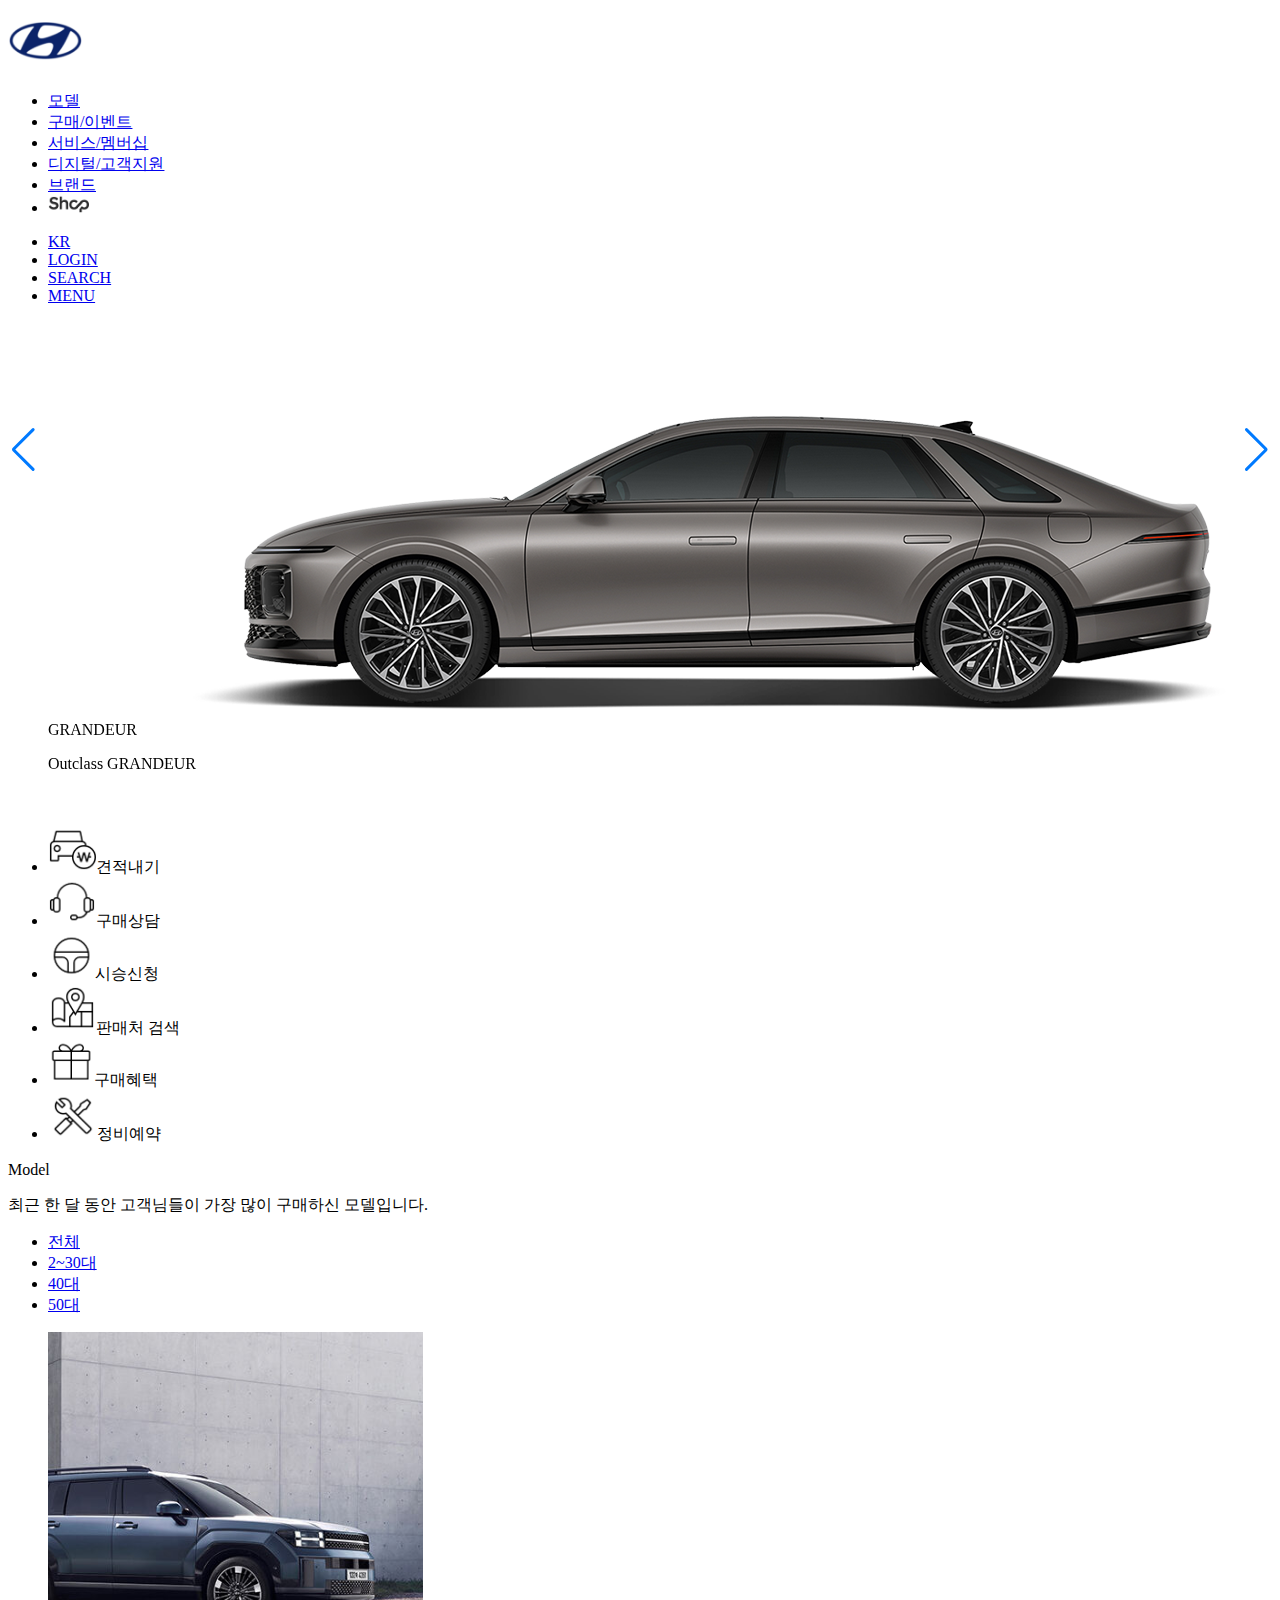
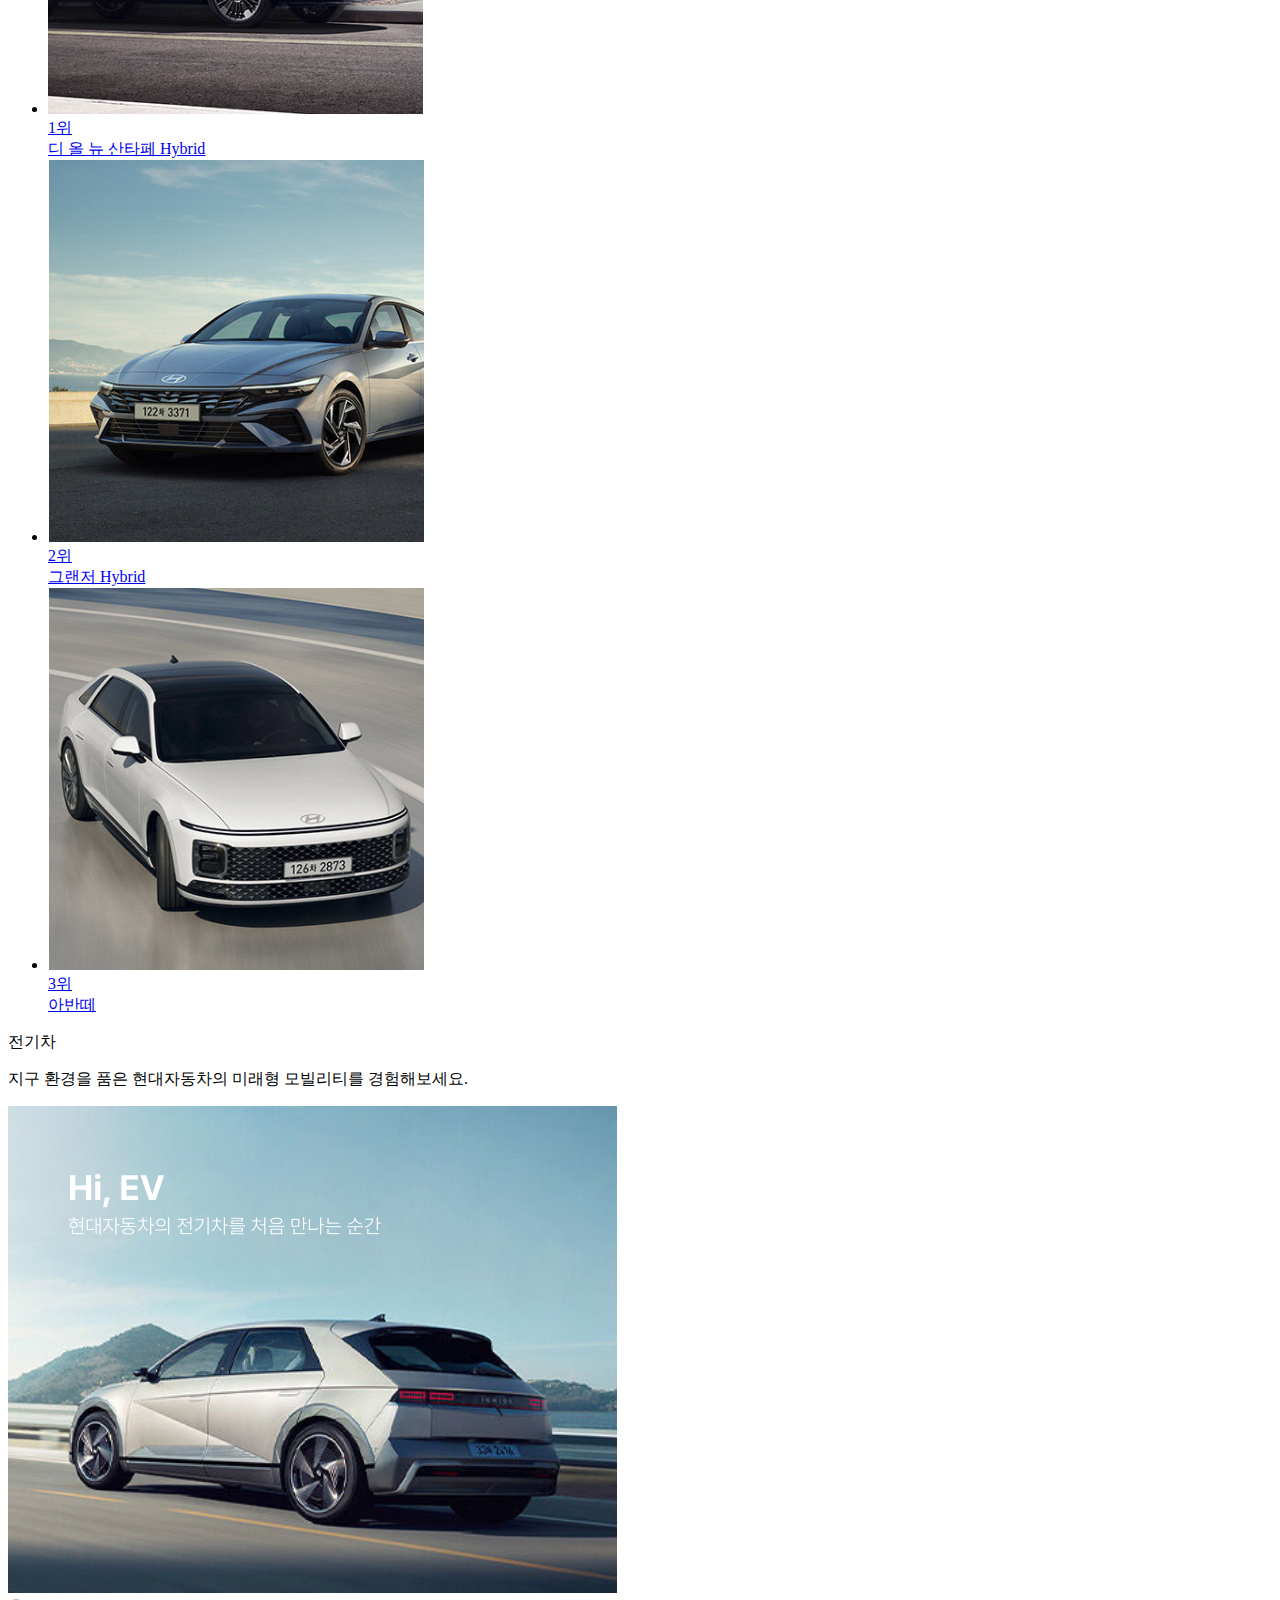
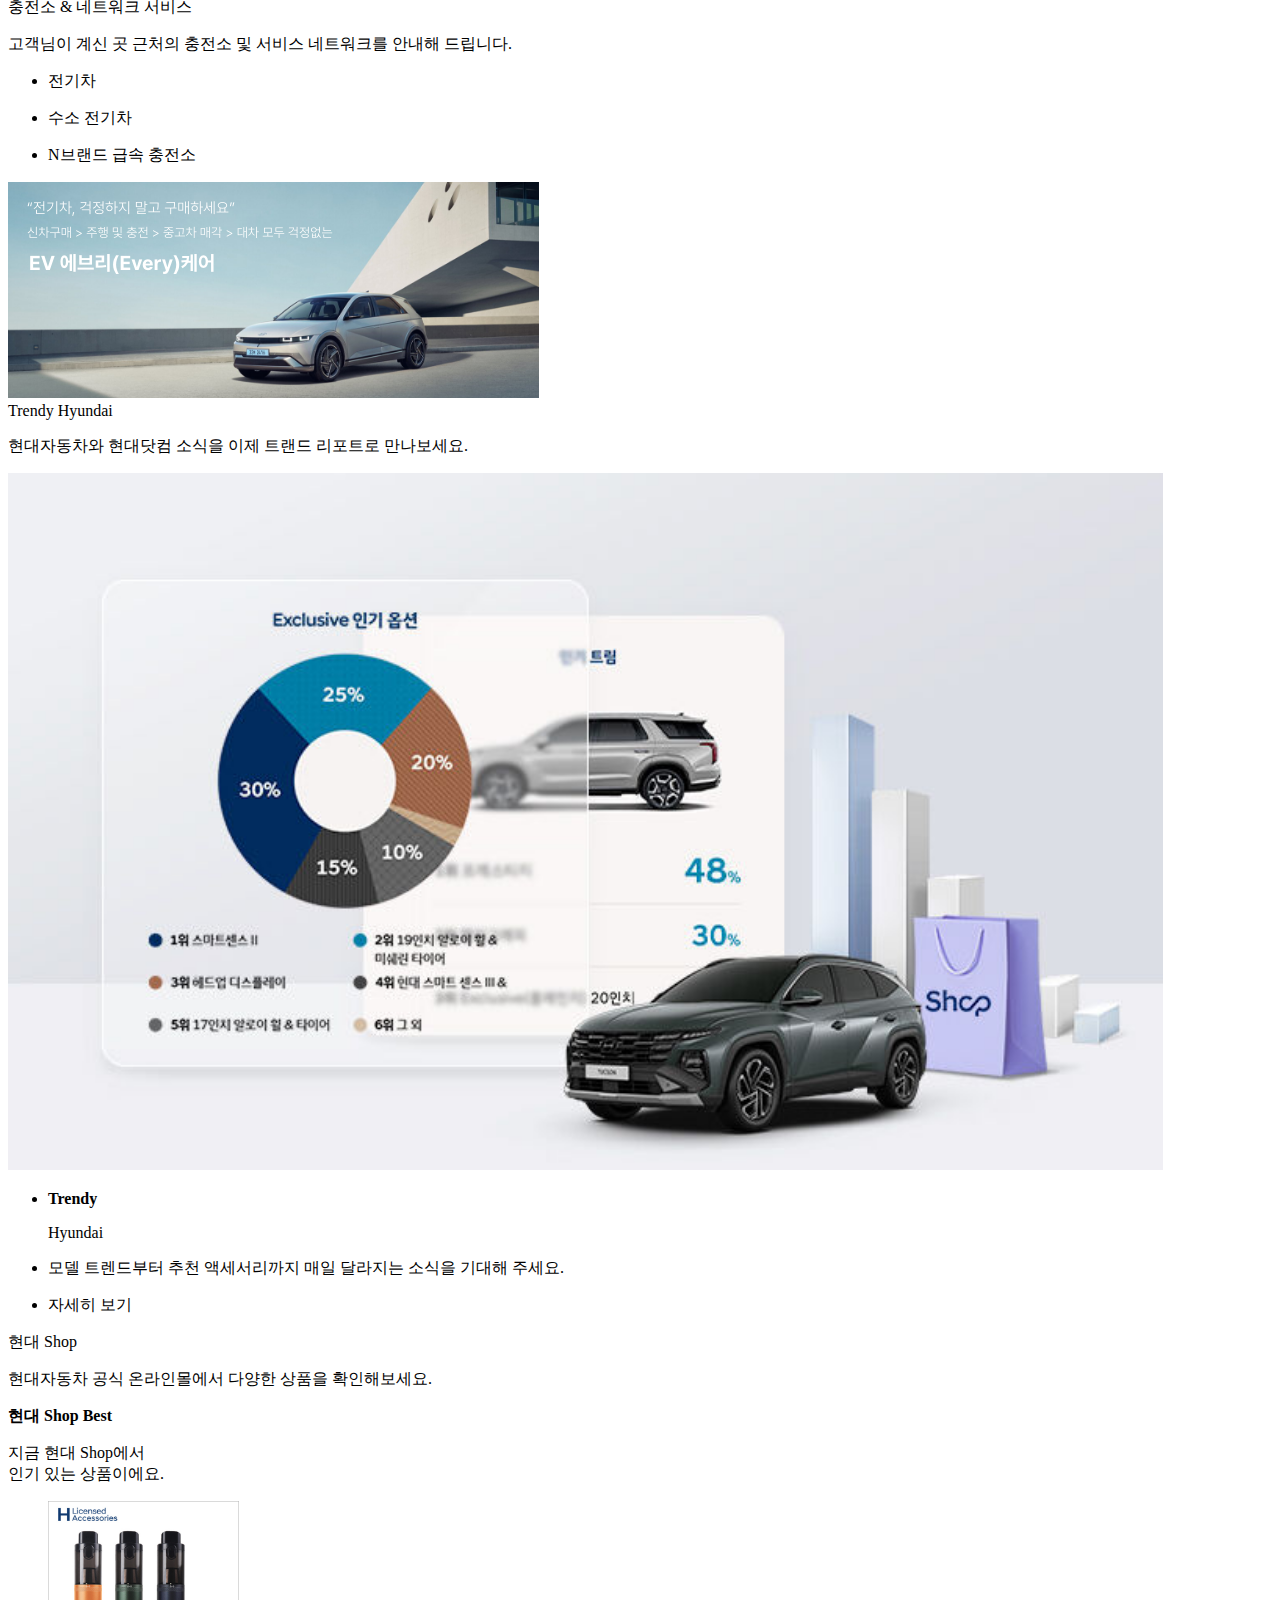
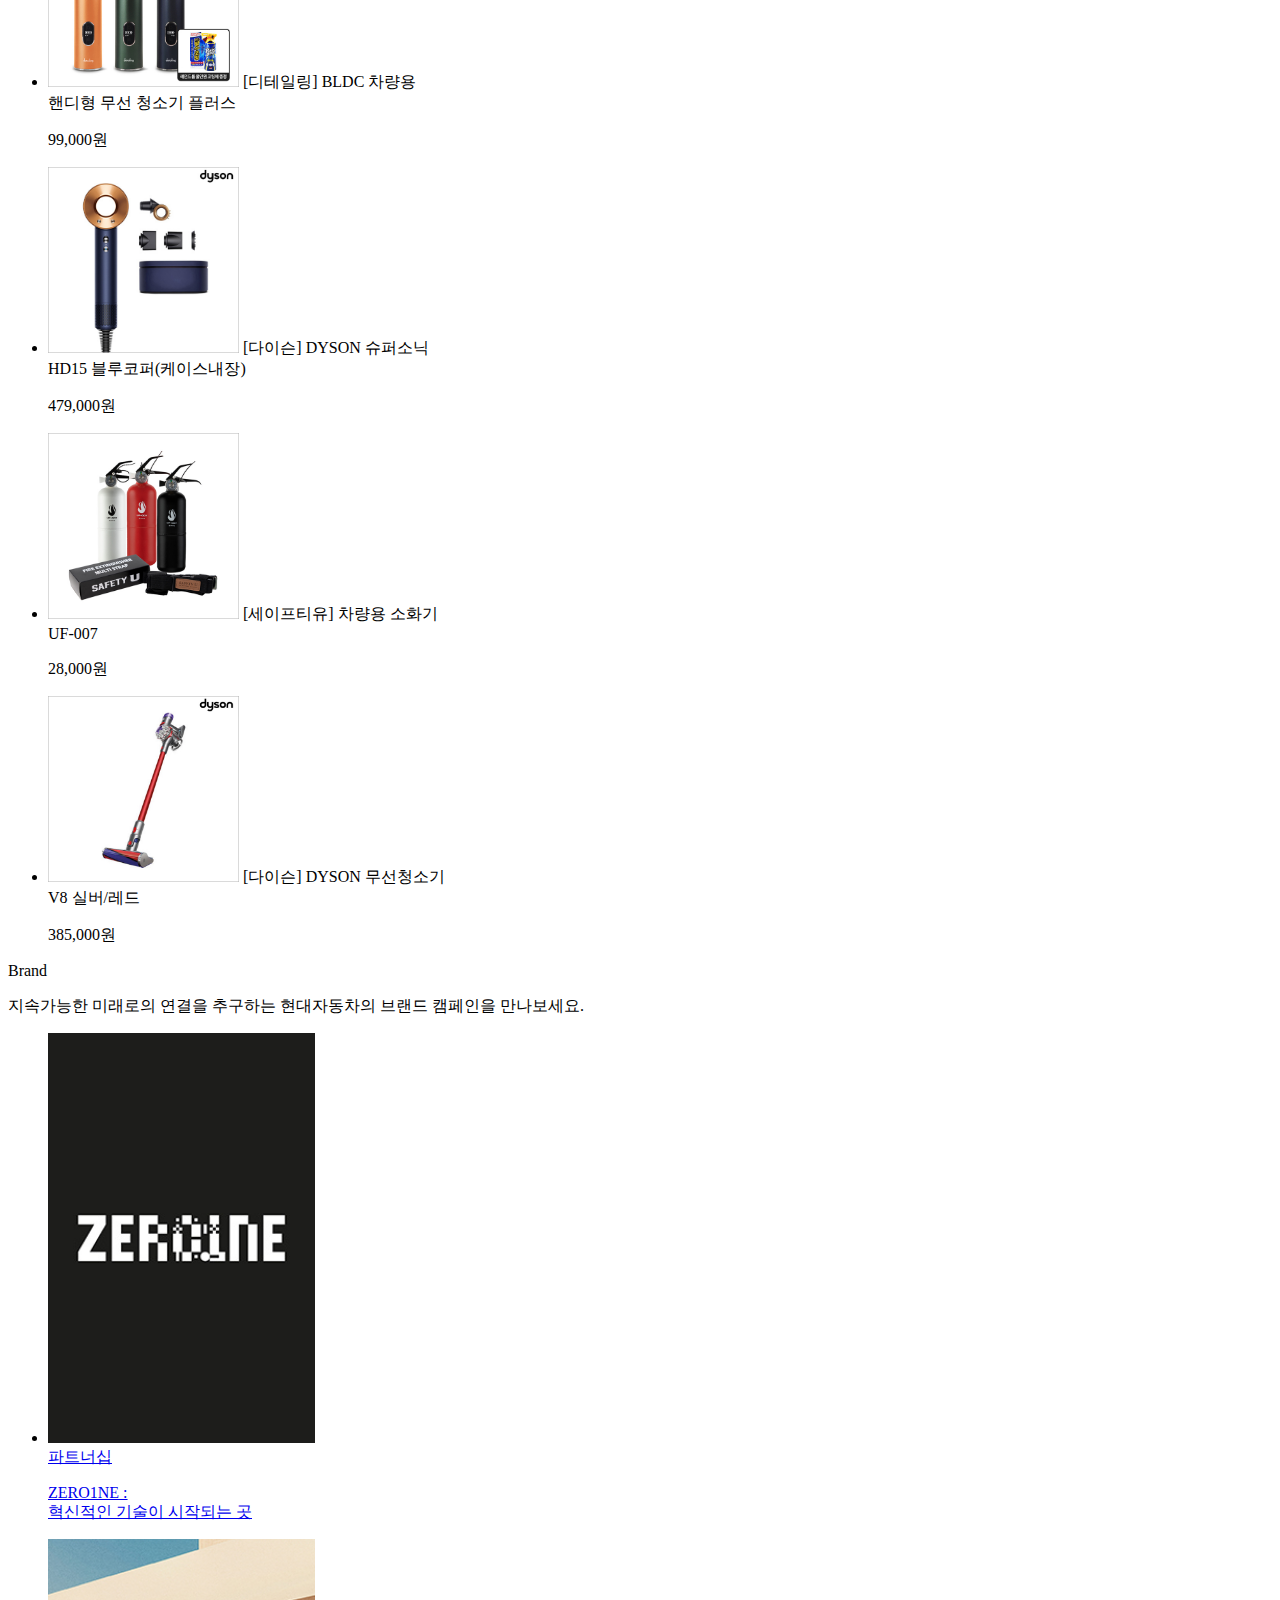
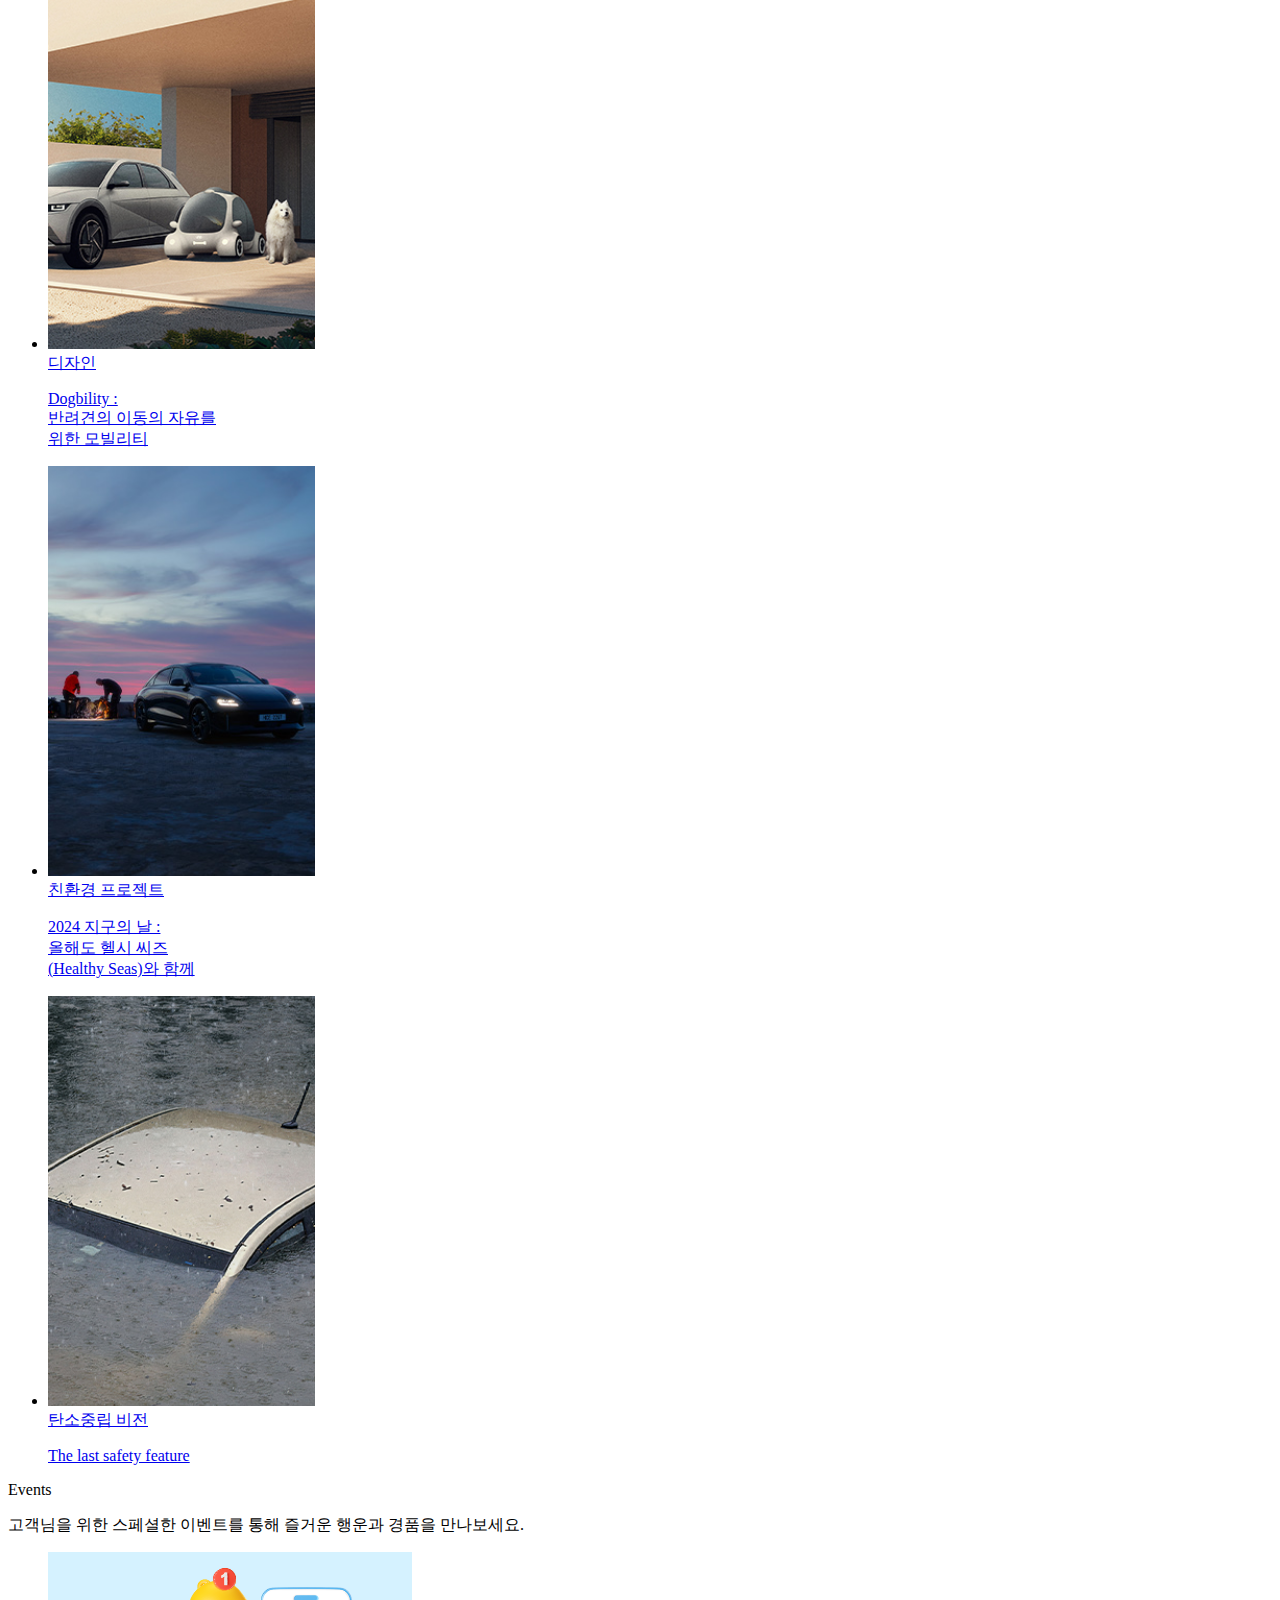
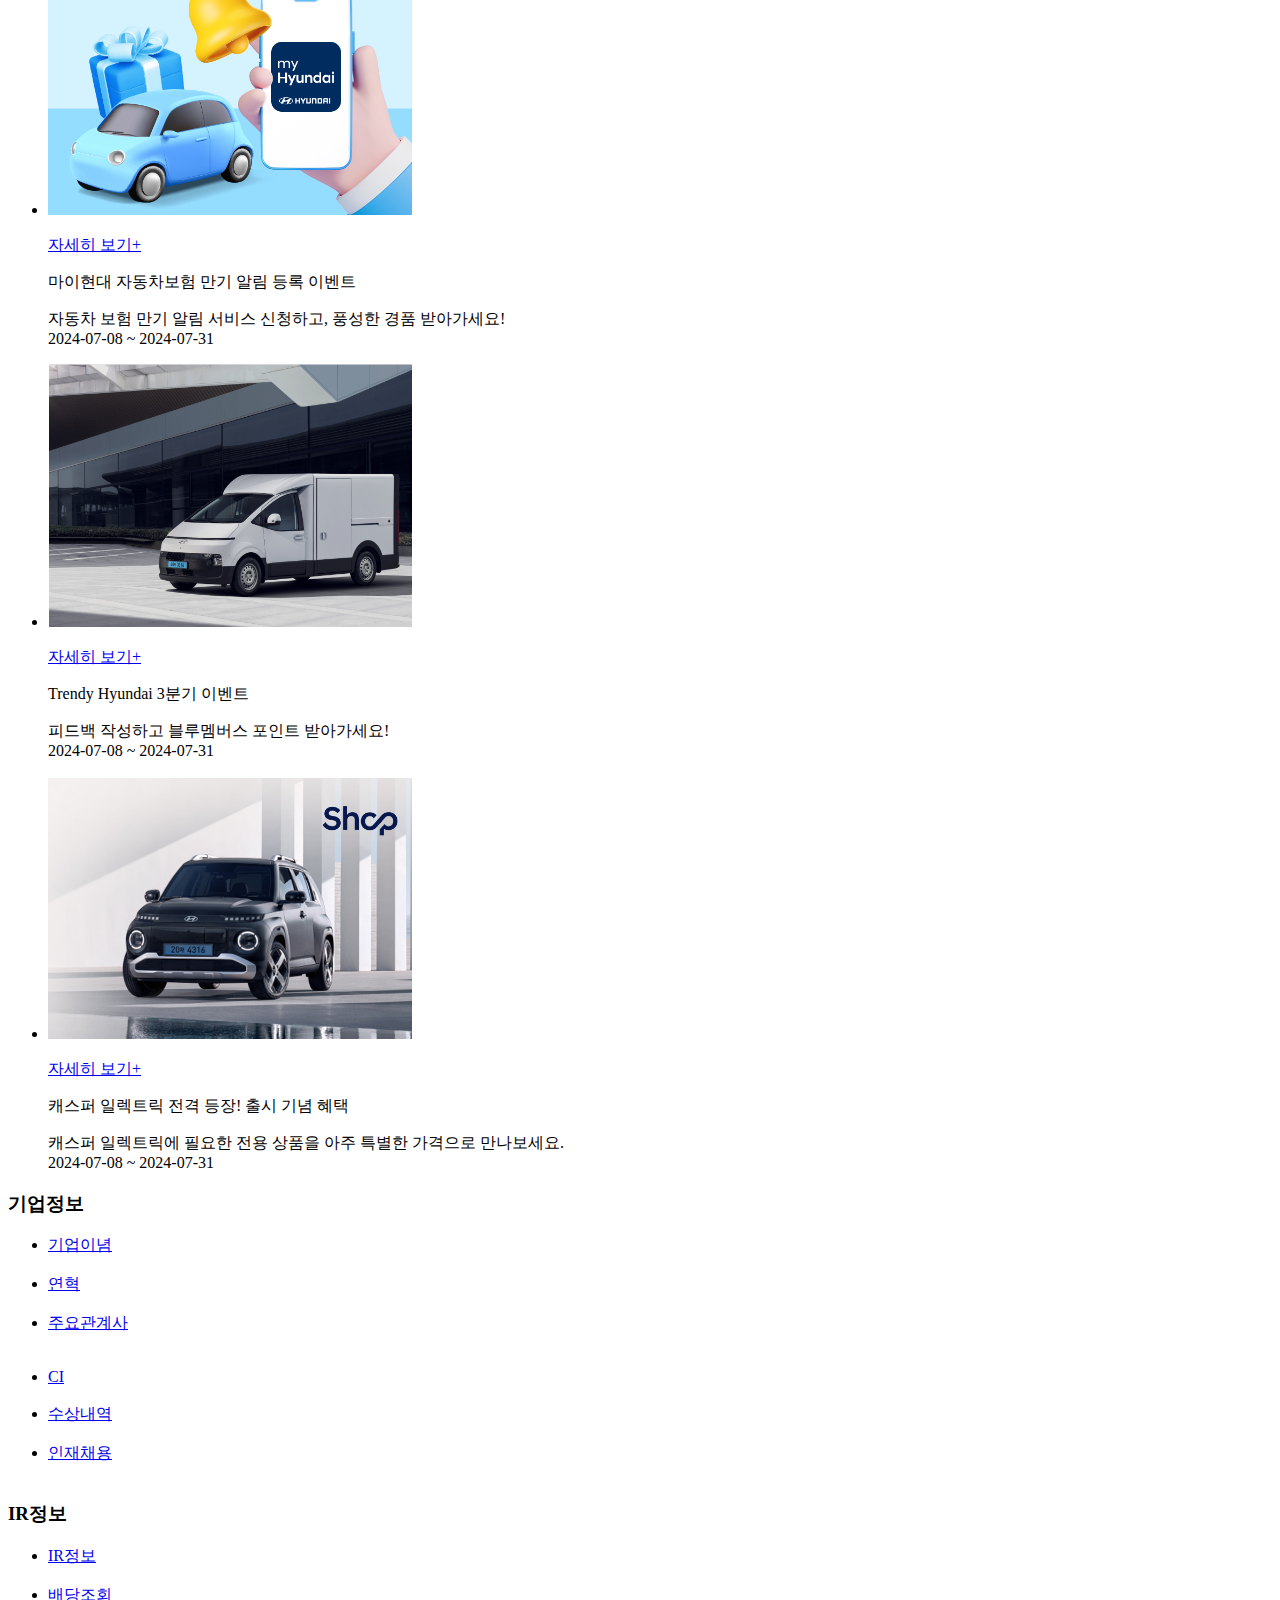
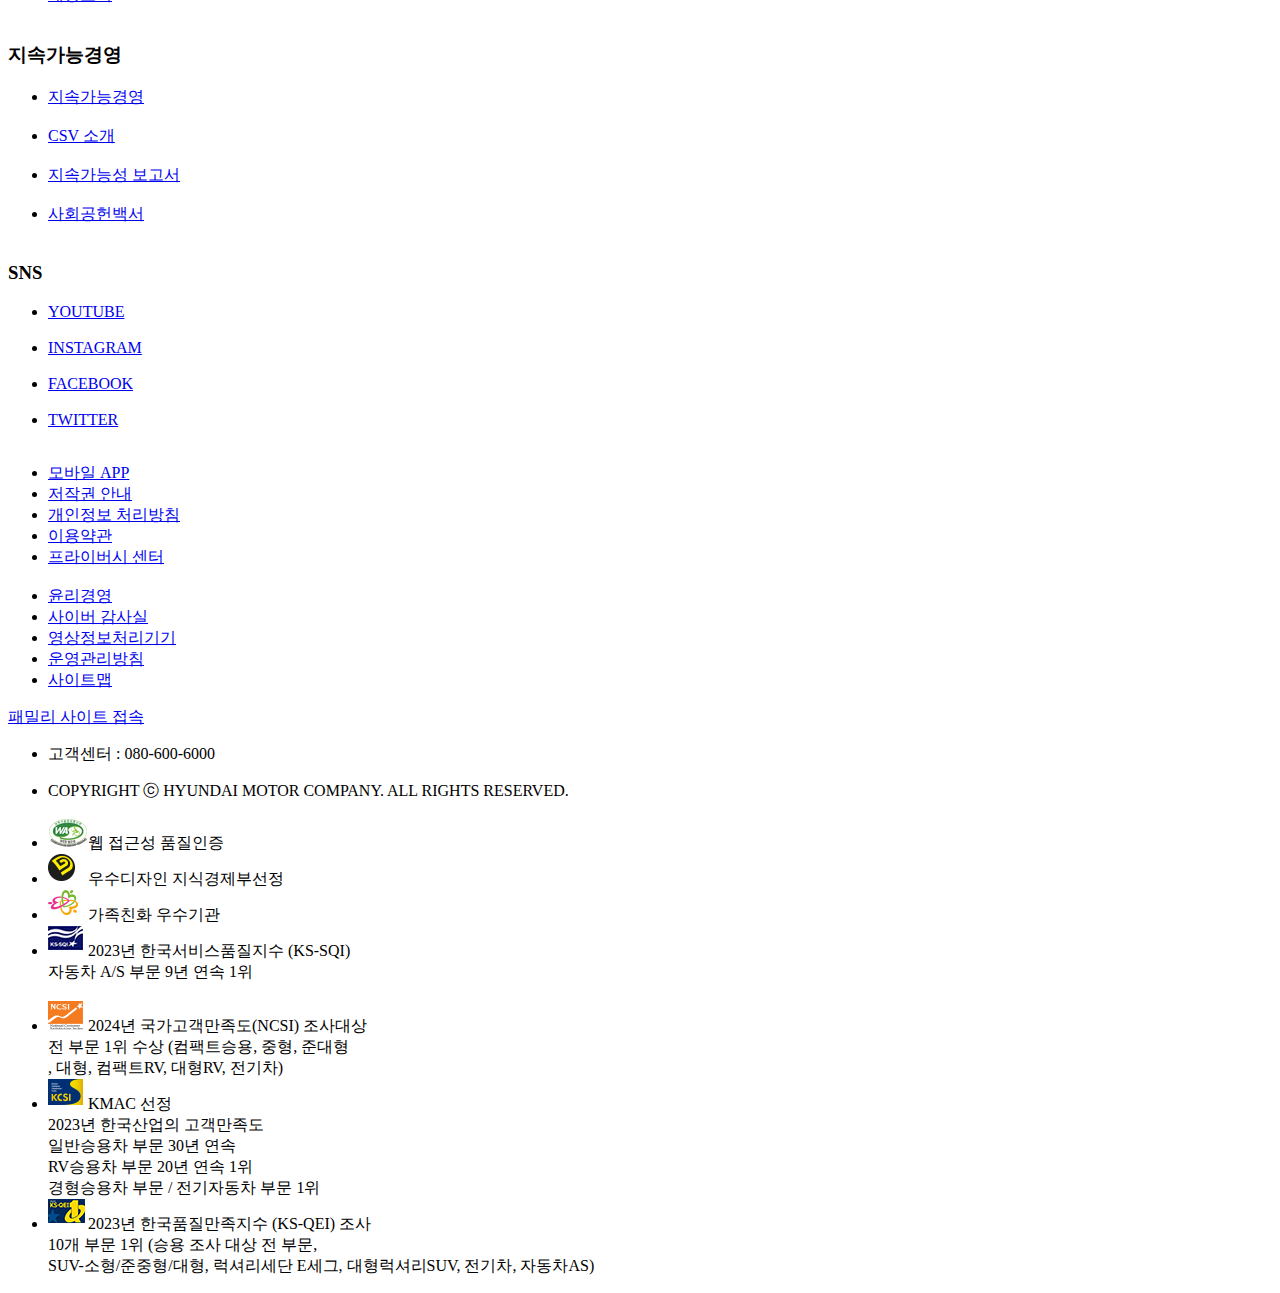
==== index.html @ 06010d10 "Add files via upload" ====
<!DOCTYPE html>
<html lang="en">
<head>
    <meta charset="UTF-8">
    <meta name="viewport" content="width=device-width, initial-scale=1.0">
    <title>현대자동차</title>

    <link href="img/favicon.png" rel="shorcut icon">

    <!-- 외부 css 연결 -->
    <link href="../css/reset.css" rel="stylesheet">
    <link href="../css/style.css" rel="stylesheet">

    <link
    rel="stylesheet"
    href="https://cdn.jsdelivr.net/npm/swiper@11/swiper-bundle.min.css"
    />

</head>
<body>
    <header>
        <div class="fix">
        <div class="inner">
        <div id="logo">
            <h1><a href="#"><img src="/img/logo.png" alt="현대자동차"></a></h1>
        </div>
        <div id="nav">
            <ul>
                <li><a href="#">모델</a></li>
                <li><a href="#">구매/이벤트</a></li>
                <li><a href="#">서비스/멤버십</a></li>
                <li><a href="#">디지털/고객지원</a></li>
                <li><a href="#">브랜드</a></li>
                <li><a href="#"><img src="/img/shop_logo.png" alt="현대샵"></a></li>
            </ul>
        </div>
        <div id="top">
            <ul>
                <li><a href="#">KR</a></li>
                <li><a href="#">LOGIN</a></li>
                <li><a href="#">SEARCH</a></li>
                <li><a href="#">MENU</a></li>
            </ul>
        </div>
        </div>
        </div>
    </header>
    <main>
        <section id="banner">
            <p></p>
        </section>
        <section id="car" class="swiper">

            <ul class="swiper-wrapper">
                <li class="swiper-slide"><a href="#"><img src="/img/car1.png" alt="그랜저"></a><span>GRANDEUR<p>Outclass GRANDEUR</p></span></li>
                <li class="swiper-slide"><a href="#"><img src="/img/car2.png" alt="그랜저"></a><span>AVANTE<p>지금, 더 매력적인</p></span></li>
                <li class="swiper-slide"><a href="#"><img src="/img/car3.png" alt="그랜저"></a><span>The new IONIQ 5<p>내가 선택한 단 하나의 전기차</p></span></li>
                <li class="swiper-slide"><a href="#"><img src="/img/car4.png" alt="그랜저"></a><span>CASPER<p>case by CASPER</p></span></li>
            </ul>    
        </section>
        <div class="swiper-button-next"></div>
        <div class="swiper-button-prev"></div>
        <div class=".swiper-scrollbar"></div>
        <div class="inner">
        <section id="icon">
            <ul>
                <li><a href="#"><img src="/img/icon1.png"></a><span>견적내기</span></li>
                <li><a href="#"><img src="/img/icon2.png"></a><span>구매상담</span></li>
                <li><a href="#"><img src="/img/icon3.png"></a><span>시승신청</span></li>
                <li><a href="#"><img src="/img/icon4.png"></a><span>판매처 검색</span></li>
                <li><a href="#"><img src="/img/icon5.png"></a><span>구매혜택</span></li>
                <li><a href="#"><img src="/img/icon6.png"></a><span>정비예약</span></li>
            </ul>
        </section>
        <section id="model_info">
            <span>Model<p>최근 한 달 동안 고객님들이 가장 많이 구매하신 모델입니다.</p></span>
        </section>
        <section id="model_age">
            <ul>
                <li><a href="#">전체</a></li>
                <li><a href="#">2~30대</a></li>
                <li><a href="#">40대</a></li>
                <li><a href="#">50대</a></li>
            </ul>
        </section>
        <section id="model_car">
            <ul>
                <li><a href="#"><img src="/img/model1.png" alt="산타페"><div>1위<br/>디 올 뉴 산타페 Hybrid</div></a></li>
                <li><a href="#"><img src="/img/model2.png" alt="아반떼"><div>2위<br/>그랜저 Hybrid</div></a></li>
                <li><a href="#"><img src="/img/model3.png" alt="그랜저"><div>3위<br/>아반떼</div></a></li>
            </ul>
        </section>
        <section id="elec_info">
            <span>전기차<p>지구 환경을 품은 현대자동차의 미래형 모빌리티를 경험해보세요.</p></span>
        </section>
            <section id="ele1">
                <div><a href="#"><img src="/img/ele1.png" alt="HI, EV"></a></div>
            </section>
            <section id="ele2">
                <span>충전소 & 네트워크 서비스<p>고객님이 계신 곳 근처의 충전소 및 서비스 네트워크를 안내해 드립니다.</p></span>
                <ul>
                    <li><p>전기차</p></li>
                    <li><p>수소 전기차</p></li>
                    <li><p>N브랜드 급속 충전소</p></li>
                </ul>
            </section>
            <section id="ele3">
                <div><a href="#"><img src="/img/ele3.png" alt="HI, EV"></a></div>
            </section>
            <section id="trendy">
                <span>Trendy Hyundai<p>현대자동차와 현대닷컴 소식을 이제 트랜드 리포트로 만나보세요.</p></span>
            </section>
            <section id="trendy_banner">
                <div><img src="/img/trendy_banner.png"></div>
            </section>
            <section id="trendy_f">
                <ul>
                    <li class="trendy_f1"><span><strong>Trendy</strong></span><p>Hyundai</p></li>
                    <li class="trendy_f2"><p>모델 트렌드부터 추천 액세서리까지 매일 달라지는 소식을 기대해 주세요.</p></li>
                    <li class="trendy_f3"><p>자세히 보기</p></li>
                </ul>
            </section>
            <section id="shop_info">
                <span>현대 Shop<p>현대자동차 공식 온라인몰에서 다양한 상품을 확인해보세요.</p></span>
            </section>
            <section id="shop_best">
                <span><strong>현대 Shop Best</strong><p>지금 현대 Shop에서<br/>인기 있는 상품이에요.</p></span>
            </section>
            <section id="shop_item">
                <ul>
                    <li><a href="#"><img src="/img/shop1.png" alt="디테일링 차량용 핸디형 무선 청소기 플러스"></a>
                        <span>[디테일링] BLDC 차량용<br/>핸디형 무선 청소기 플러스</span><p>99,000원</p></li>
                    <li><a href="#"><img src="/img/shop2.png" alt="다이슨 블루코퍼 드라이기"></a>
                        <span>[다이슨] DYSON 슈퍼소닉<br/>HD15 블루코퍼(케이스내장)</span><p>479,000원</p></li>
                    <li><a href="#"><img src="/img/shop3.png" alt="차량용 소화기"></a>
                        <span>[세이프티유] 차량용 소화기<br/>UF-007</span><p>28,000원</p></li>
                    <li><a href="#"><img src="/img/shop4.png" alt="다이슨 무선청소기"></a>
                        <span>[다이슨] DYSON 무선청소기<br/>V8 실버/레드</span><p>385,000원</p></li>
                </ul>
            </section>
            <section id="brand_info">
                <span>Brand<p>지속가능한 미래로의 연결을 추구하는 현대자동차의 브랜드 캠페인을 만나보세요.</p></span>
            </section>
            <section id="brand">
                <ul>
                    <li><a href="#"><img src="/img/brand1.png">
                        <div><span>파트너십</span><p>ZERO1NE :<br/>혁신적인 기술이 시작되는 곳</p></div></a></li>
                    <li><a href="#"><img src="/img/brand2.png">
                        <div><span>디자인</span><p>Dogbility :<br/>반려견의 이동의 자유를<br/>위한 모빌리티</p></div></a></li>
                    <li><a href="#"><img src="/img/brand3.png">
                        <div><span>친환경 프로젝트</span><p>2024 지구의 날 :<br/>올해도 헬시 씨즈<br>(Healthy Seas)와 함께</p></div></a></li>
                    <li><a href="#"><img src="/img/brand4.png">
                        <div><span>탄소중립 비전</span><p>The last safety feature</p></div></a></li>
                </ul>
            </section>
            <section id="events_info">
                <span>Events<p>고객님을 위한 스페셜한 이벤트를 통해 즐거운 행운과 경품을 만나보세요.</p></span>
            </section>
            <section id="events">
                <ul>
                    <li><a href="#"><img src="/img/events1.png"><div><p>자세히 보기+</p></div></a>
                        <span>마이현대 자동차보험 만기 알림 등록 이벤트</span><p>자동차 보험 만기 알림 서비스 신청하고, 풍성한 경품 받아가세요!<br/>2024-07-08 ~ 2024-07-31</p></li>
                    <li><a href="#"><img src="/img/events2.png"><div><p>자세히 보기+</p></div></a>
                        <span>Trendy Hyundai 3분기 이벤트</span><p>피드백 작성하고 블루멤버스 포인트 받아가세요!<br/>2024-07-08 ~ 2024-07-31</p></li>
                    <li><a href="#"><img src="/img/events3.png"><div><p>자세히 보기+</p></div></a>
                        <span>캐스퍼 일렉트릭 전격 등장! 출시 기념 혜택</span><p>캐스퍼 일렉트릭에 필요한 전용 상품을 아주 특별한 가격으로 만나보세요.<br/>2024-07-08 ~ 2024-07-31</p></li>
                </ul>
            </section>
        </div>
        </main>
        <footer>
            <div id="f_top">
                <div class="ci">
                    <h3>기업정보</h3>
                    <ul class="f_ci">
                        <li><a href="#">기업이념</a></li><br/>
                        <li><a href="#">연혁</a></li><br/>
                        <li><a href="#">주요관계사</a></li><br/>
                    </ul>
                    <ul>
                        <li><a href="#">CI</a></li><br/>
                        <li><a href="#">수상내역</a></li><br/>
                        <li><a href="#">인재채용</a></li><br/>
                    </ul>
                  </div>
                    <div class="ir">
                    <h3>IR정보</h3>
                    <ul>
                        <li><a href="#">IR정보</a></li><br/>
                        <li><a href="#">배당조회</a></li><br/>
                    </ul>
                    </div>
                    <div class="csv">
                    <h3>지속가능경영</h3>
                    <ul>
                        <li><a href="#">지속가능경영</a></li><br/>
                        <li><a href="#">CSV 소개</a></li><br/>
                        <li><a href="#">지속가능성 보고서</a></li><br/>
                        <li><a href="#">사회공헌백서</a></li><br/>
                    </ul>
                    </div>
                    <div class="sns">
                    <h3>SNS</h3>
                    <ul>
                        <li><a href="#">YOUTUBE</a></li><br/>
                        <li><a href="#">INSTAGRAM</a></li><br/>
                        <li><a href="#">FACEBOOK</a></li><br/>
                        <li><a href="#">TWITTER</a></li><br/>
                    </ul>
                    </div>
                </div>
            </div>
            <div id="f_bottom">
                <ul>
                    <li><a href="#">모바일 APP</a></li>
                    <li><a href="#">저작권 안내</a></li>
                    <li><a href="#">개인정보 처리방침</a></li>
                    <li><a href="#">이용약관</a></li>
                    <li><a href="#">프라이버시 센터</a></li><br/>
                    <li><a href="#">윤리경영</a></li>
                    <li><a href="#">사이버 감사실</a></li>
                    <li><a href="#">영상정보처리기기</a></li>
                    <li><a href="#">운영관리방침</a></li>
                    <li><a href="#">사이트맵</a></li>
                </ul>
            </div>
            <div id="family_site">
                <p><a href="#">패밀리 사이트 접속</a></p>
            </div>
            <div id="center">
                <ul>
                    <li><p>고객센터 : 080-600-6000</p></li>
                    <li><p>COPYRIGHT ⓒ HYUNDAI MOTOR COMPANY. ALL RIGHTS RESERVED.</p></li>
                </ul>
            </div>
            <div id="mark">
                <ul>
                    <li><img src="/img/mark1.png"><span>웹 접근성 품질인증</span></li>
                    <li><img src="/img/mark2.png"><span>우수디자인 지식경제부선정</span></li>
                    <li><img src="/img/mark3.png"><span>가족친화 우수기관</span></li>
                    <li><img src="/img/mark4.png"><span>2023년 한국서비스품질지수 (KS-SQI)<br/>
                        자동차 A/S 부문 9년 연속 1위</span></li><br/>
                    <li><img src="/img/mark5.png"><span>2024년 국가고객만족도(NCSI) 조사대상<br/>전 부문 1위 수상 (컴팩트승용, 중형, 준대형<br/>, 대형, 컴팩트RV, 대형RV, 전기차)</span></li>
                    <li><img src="/img/mark6.png"><span>KMAC 선정<br/>
                        2023년 한국산업의 고객만족도<br/>
                        일반승용차 부문 30년 연속<br/>
                        RV승용차 부문 20년 연속 1위<br/>
                        경형승용차 부문 / 전기자동차 부문 1위</span></li>
                    <li><img src="/img/mark7.png"><span>2023년 한국품질만족지수 (KS-QEI) 조사<br/>
                        10개 부문 1위 (승용 조사 대상 전 부문,<br/>
                        SUV-소형/준중형/대형, 럭셔리세단 E세그, 대형럭셔리SUV, 전기차, 자동차AS)</span></li>
                </ul>
            </div>

    <script src="https://cdn.jsdelivr.net/npm/swiper@11/swiper-bundle.min.js"></script>
    <script src="JS/ScrollGiveClass.js"></script>
    
    <!-- 플러그인 호출 -->
    <script src="JS/script.js"></script>
</body>
</html>
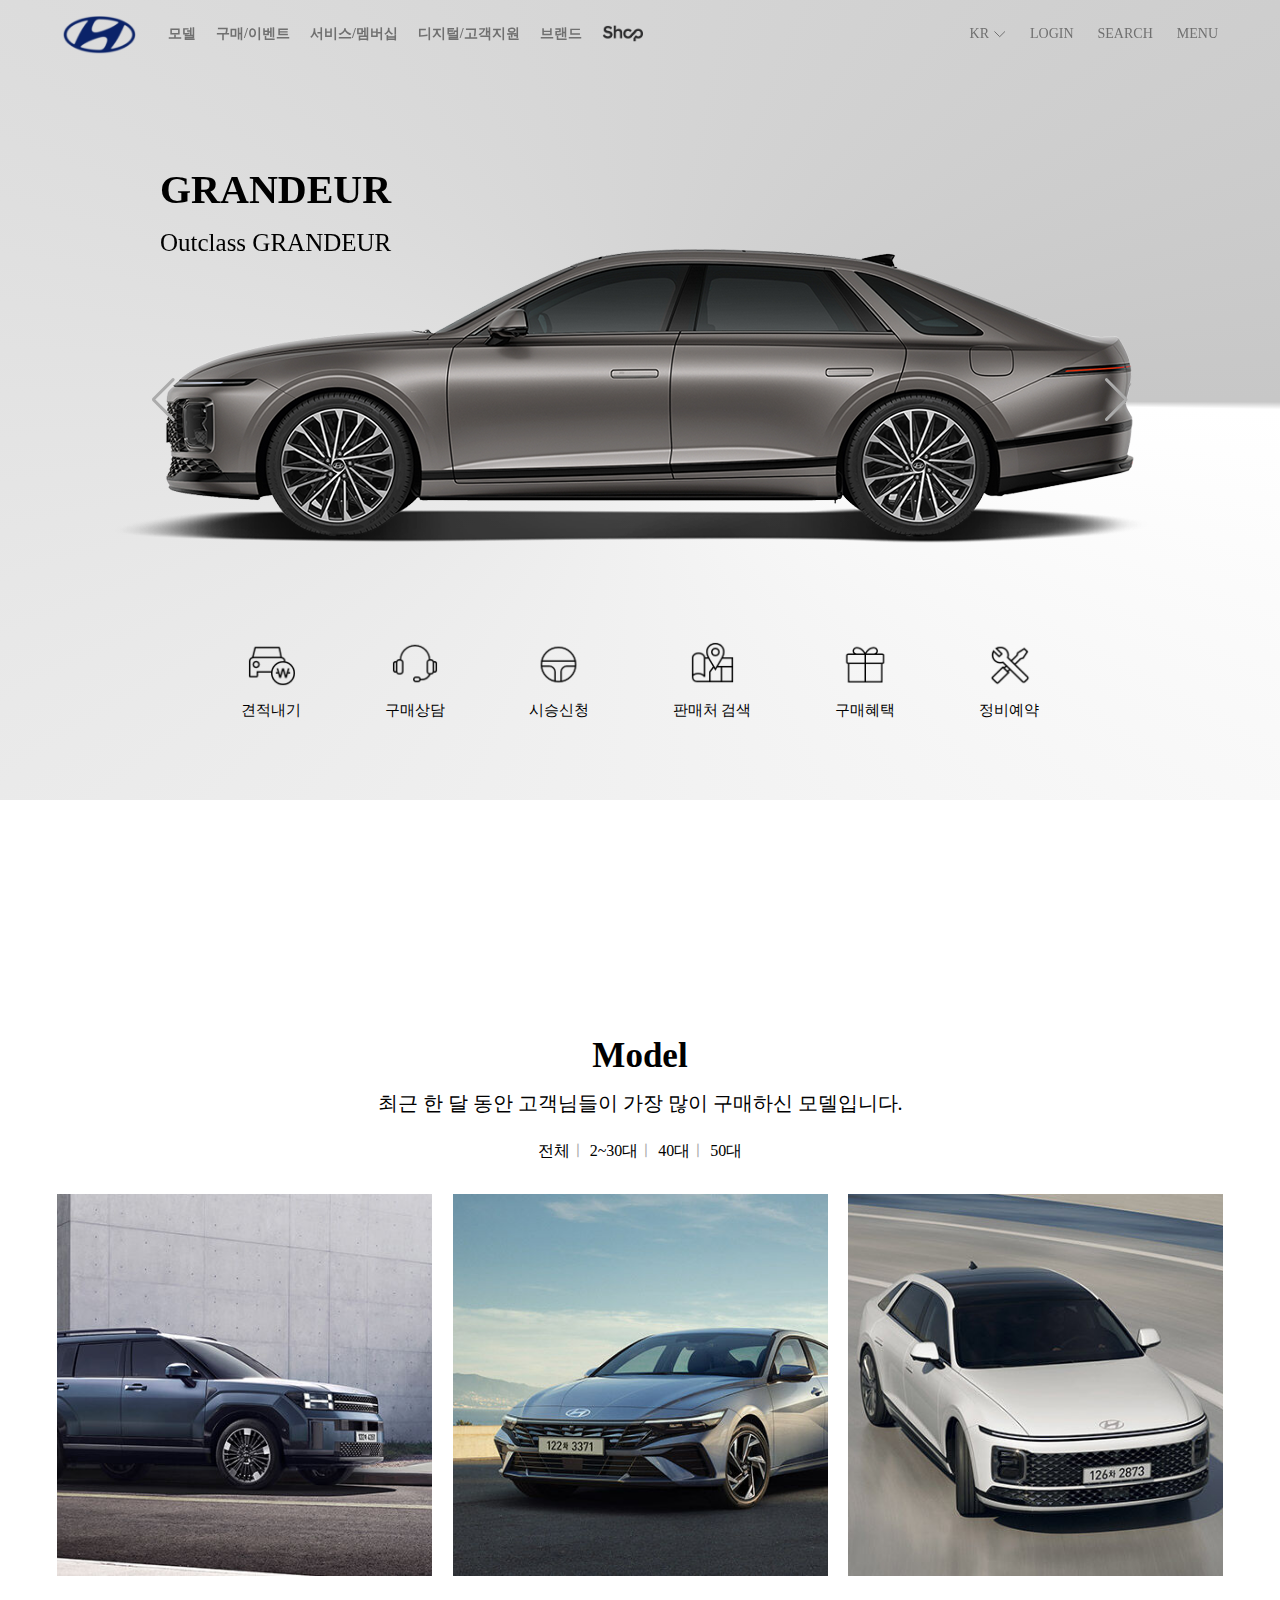
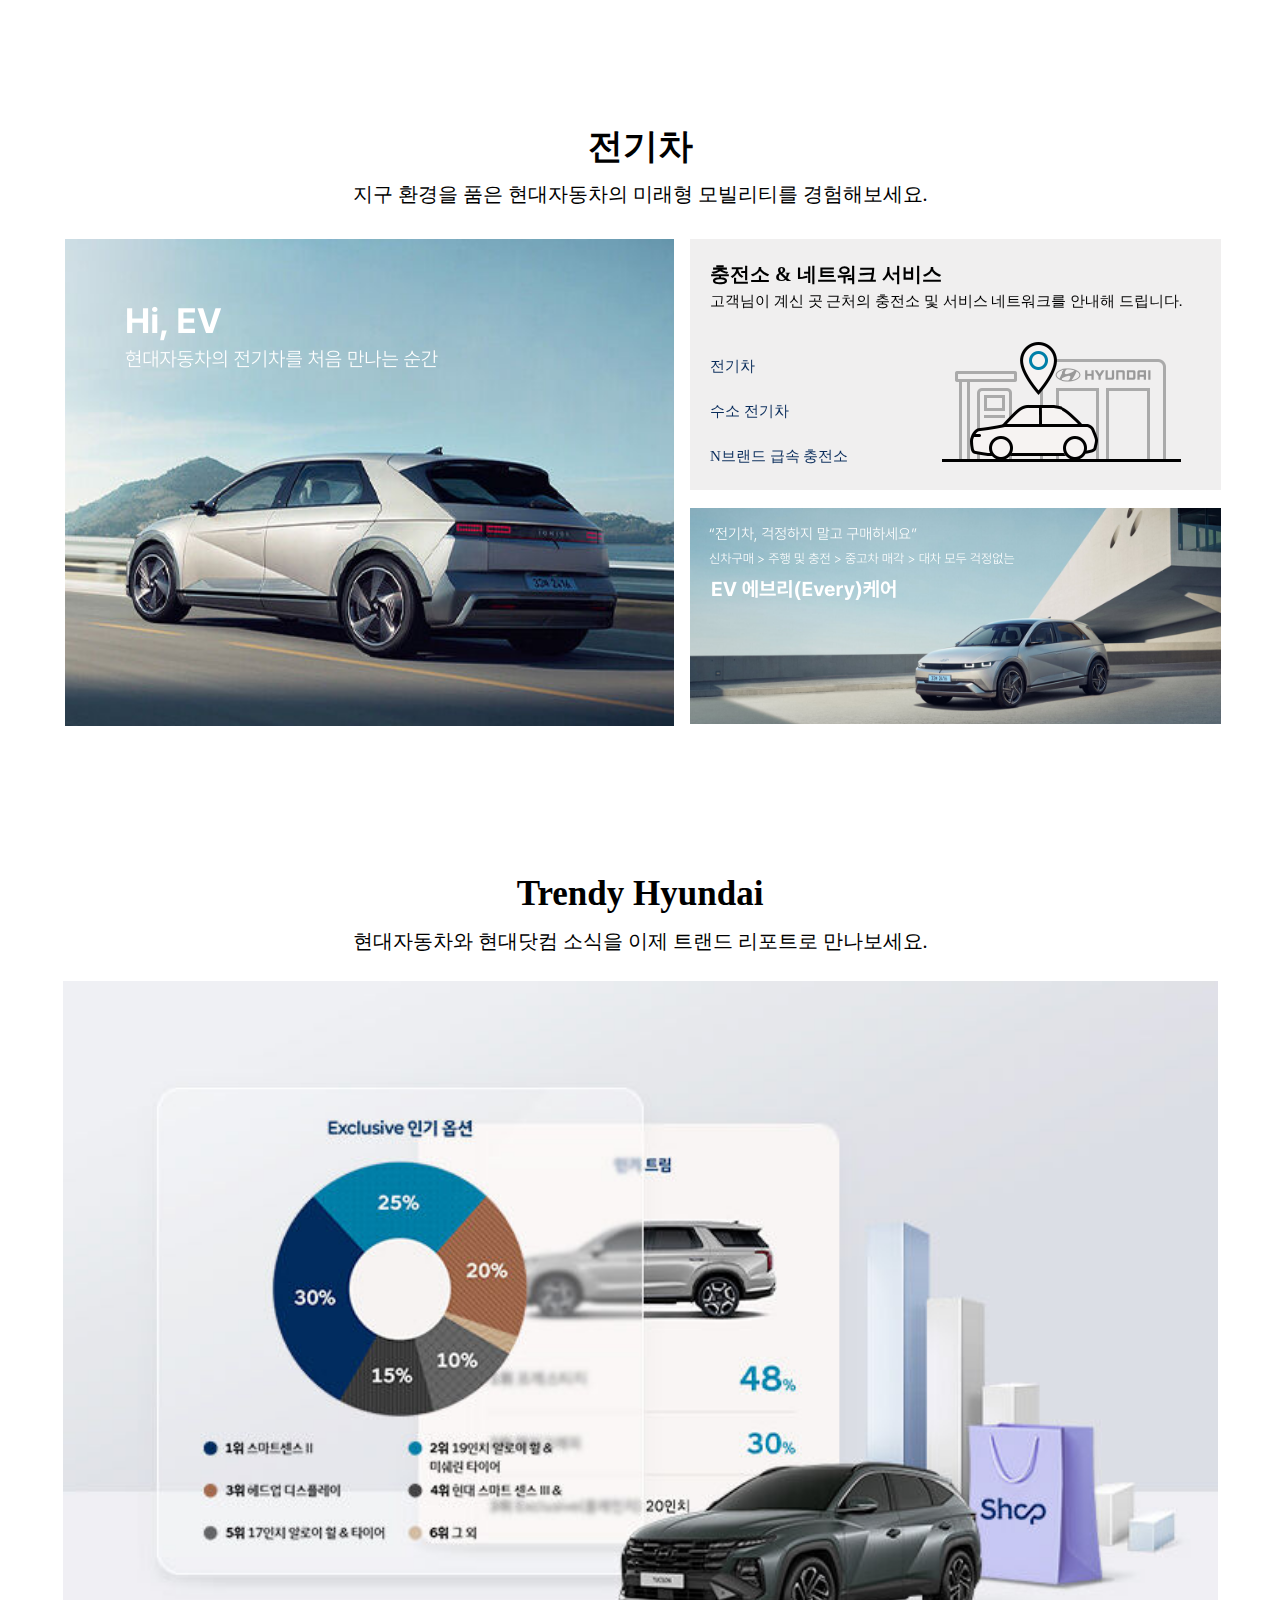
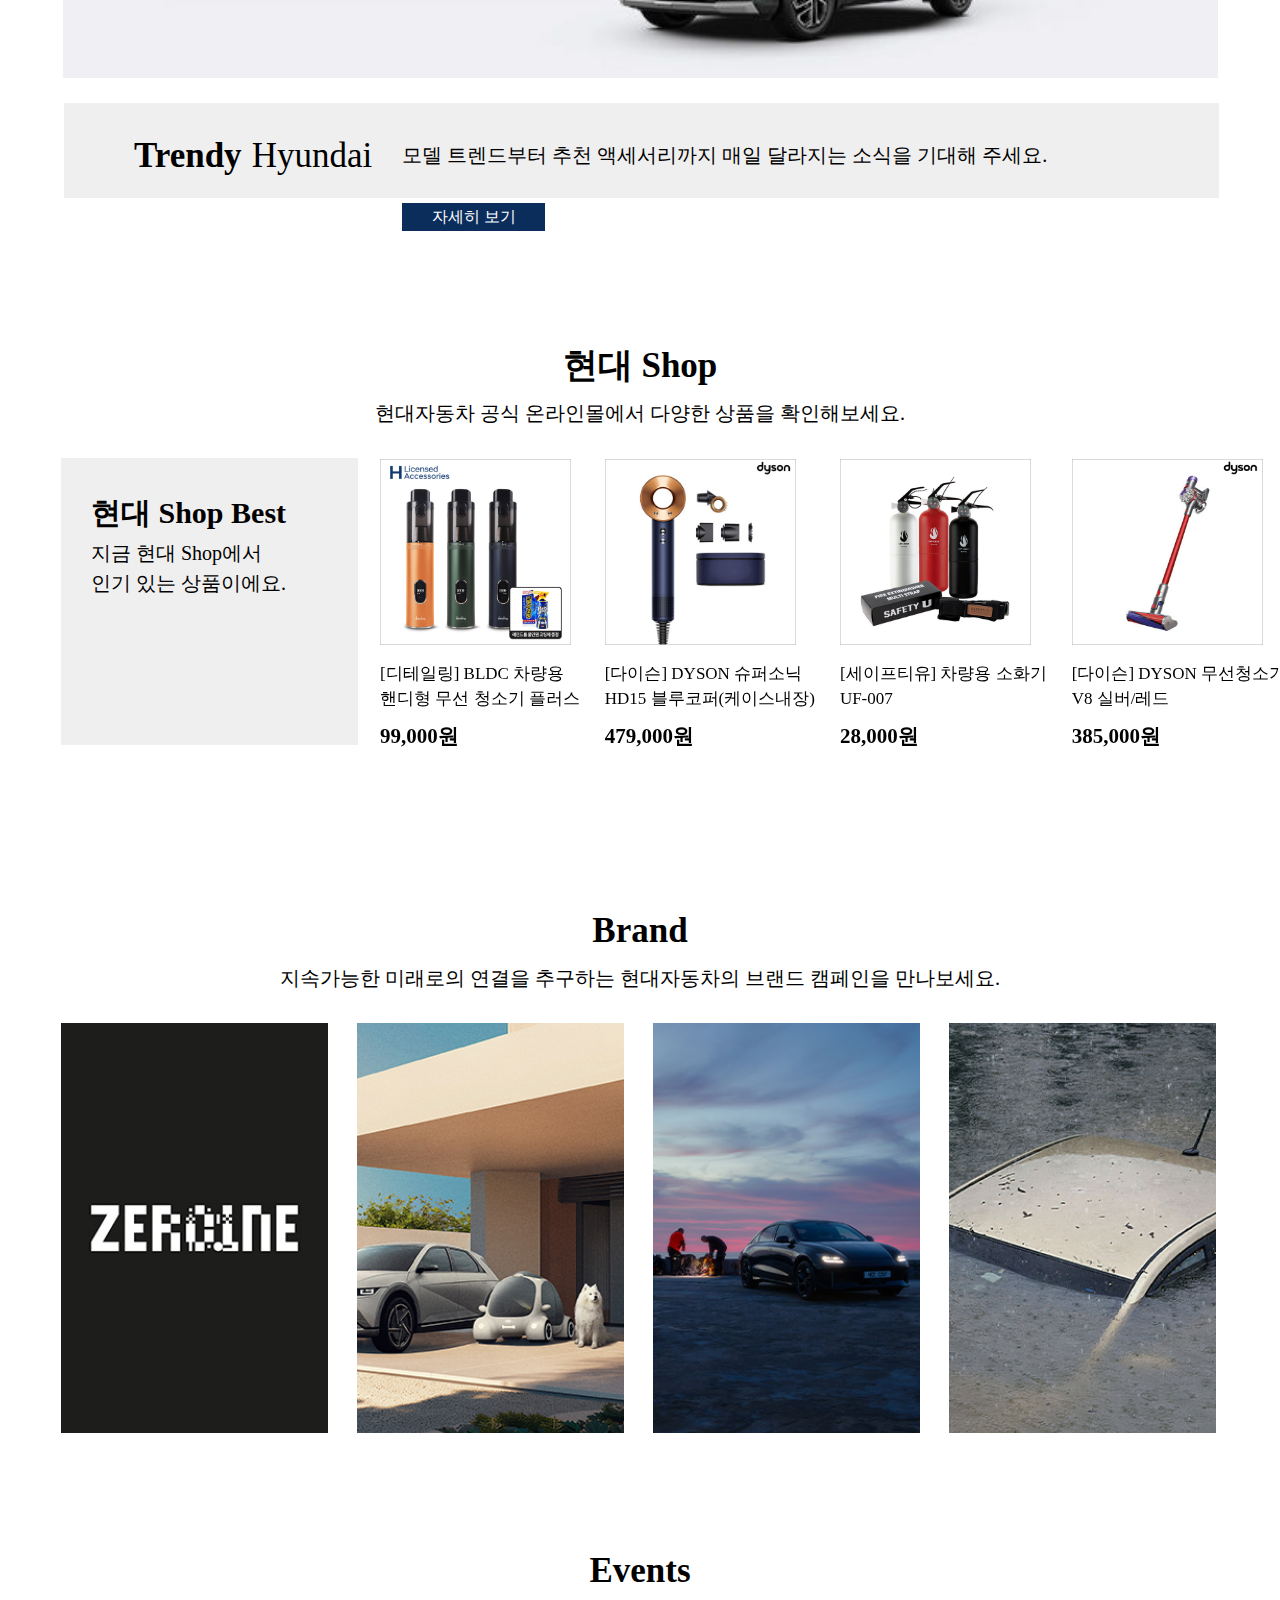
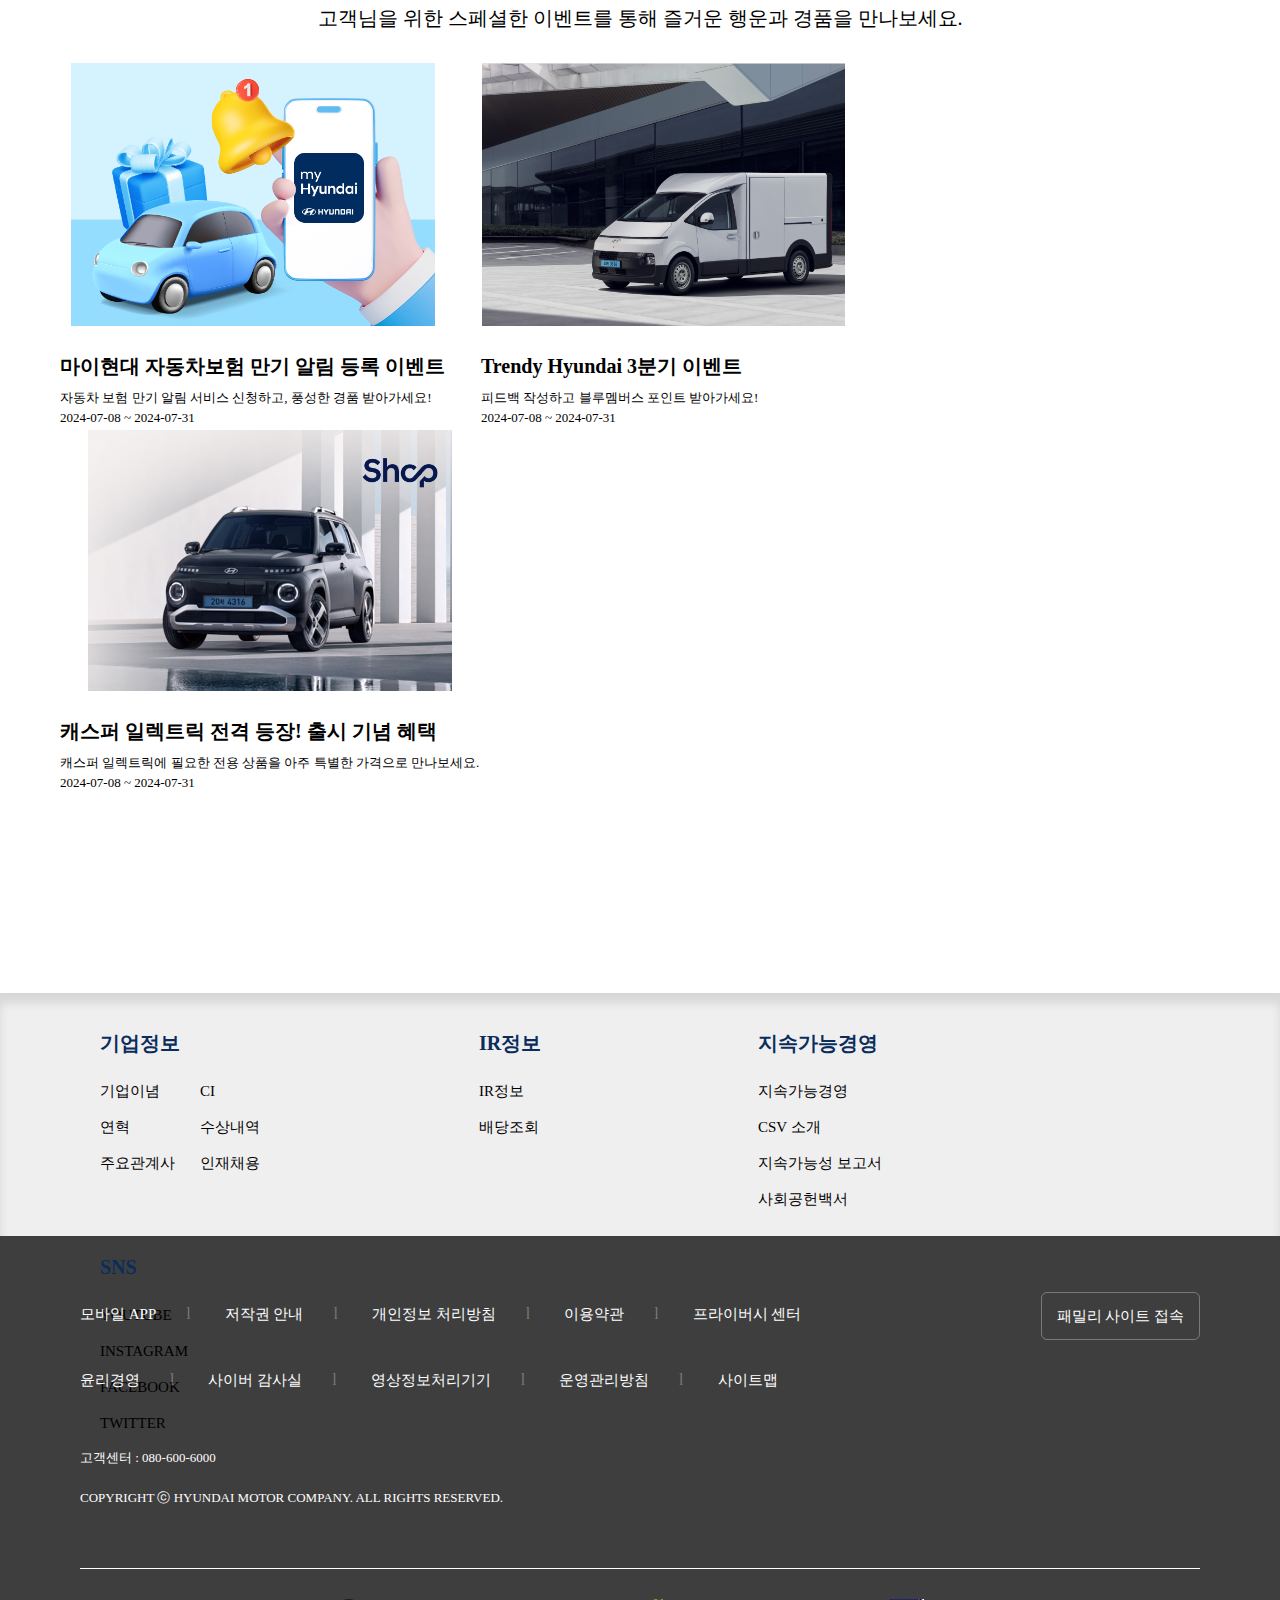
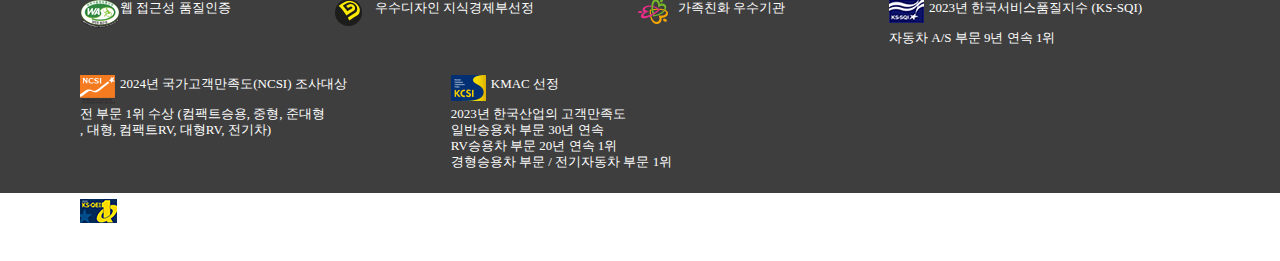
==== commit 4bf5254b: "Add files via upload" ====
--- a/index.html
+++ b/index.html
@@ -8,8 +8,8 @@
     <link href="img/favicon.png" rel="shorcut icon">
 
     <!-- 외부 css 연결 -->
-    <link href="../css/reset.css" rel="stylesheet">
-    <link href="../css/style.css" rel="stylesheet">
+    <link href="CSS/reset.css" rel="stylesheet">
+    <link href="CSS/style.css" rel="stylesheet">
 
     <link
     rel="stylesheet"
@@ -22,7 +22,7 @@
         <div class="fix">
         <div class="inner">
         <div id="logo">
-            <h1><a href="#"><img src="/img/logo.png" alt="현대자동차"></a></h1>
+            <h1><a href="#"><img src="img/logo.png" alt="현대자동차"></a></h1>
         </div>
         <div id="nav">
             <ul>
@@ -31,7 +31,7 @@
                 <li><a href="#">서비스/멤버십</a></li>
                 <li><a href="#">디지털/고객지원</a></li>
                 <li><a href="#">브랜드</a></li>
-                <li><a href="#"><img src="/img/shop_logo.png" alt="현대샵"></a></li>
+                <li><a href="#"><img src="img/shop_logo.png" alt="현대샵"></a></li>
             </ul>
         </div>
         <div id="top">
@@ -52,10 +52,10 @@
         <section id="car" class="swiper">
 
             <ul class="swiper-wrapper">
-                <li class="swiper-slide"><a href="#"><img src="/img/car1.png" alt="그랜저"></a><span>GRANDEUR<p>Outclass GRANDEUR</p></span></li>
-                <li class="swiper-slide"><a href="#"><img src="/img/car2.png" alt="그랜저"></a><span>AVANTE<p>지금, 더 매력적인</p></span></li>
-                <li class="swiper-slide"><a href="#"><img src="/img/car3.png" alt="그랜저"></a><span>The new IONIQ 5<p>내가 선택한 단 하나의 전기차</p></span></li>
-                <li class="swiper-slide"><a href="#"><img src="/img/car4.png" alt="그랜저"></a><span>CASPER<p>case by CASPER</p></span></li>
+                <li class="swiper-slide"><a href="#"><img src="img/car1.png" alt="그랜저"></a><span>GRANDEUR<p>Outclass GRANDEUR</p></span></li>
+                <li class="swiper-slide"><a href="#"><img src="img/car2.png" alt="그랜저"></a><span>AVANTE<p>지금, 더 매력적인</p></span></li>
+                <li class="swiper-slide"><a href="#"><img src="img/car3.png" alt="그랜저"></a><span>The new IONIQ 5<p>내가 선택한 단 하나의 전기차</p></span></li>
+                <li class="swiper-slide"><a href="#"><img src="img/car4.png" alt="그랜저"></a><span>CASPER<p>case by CASPER</p></span></li>
             </ul>    
         </section>
         <div class="swiper-button-next"></div>
@@ -64,12 +64,12 @@
         <div class="inner">
         <section id="icon">
             <ul>
-                <li><a href="#"><img src="/img/icon1.png"></a><span>견적내기</span></li>
-                <li><a href="#"><img src="/img/icon2.png"></a><span>구매상담</span></li>
-                <li><a href="#"><img src="/img/icon3.png"></a><span>시승신청</span></li>
-                <li><a href="#"><img src="/img/icon4.png"></a><span>판매처 검색</span></li>
-                <li><a href="#"><img src="/img/icon5.png"></a><span>구매혜택</span></li>
-                <li><a href="#"><img src="/img/icon6.png"></a><span>정비예약</span></li>
+                <li><a href="#"><img src="img/icon1.png"></a><span>견적내기</span></li>
+                <li><a href="#"><img src="img/icon2.png"></a><span>구매상담</span></li>
+                <li><a href="#"><img src="img/icon3.png"></a><span>시승신청</span></li>
+                <li><a href="#"><img src="img/icon4.png"></a><span>판매처 검색</span></li>
+                <li><a href="#"><img src="img/icon5.png"></a><span>구매혜택</span></li>
+                <li><a href="#"><img src="img/icon6.png"></a><span>정비예약</span></li>
             </ul>
         </section>
         <section id="model_info">
@@ -85,16 +85,16 @@
         </section>
         <section id="model_car">
             <ul>
-                <li><a href="#"><img src="/img/model1.png" alt="산타페"><div>1위<br/>디 올 뉴 산타페 Hybrid</div></a></li>
-                <li><a href="#"><img src="/img/model2.png" alt="아반떼"><div>2위<br/>그랜저 Hybrid</div></a></li>
-                <li><a href="#"><img src="/img/model3.png" alt="그랜저"><div>3위<br/>아반떼</div></a></li>
+                <li><a href="#"><img src="img/model1.png" alt="산타페"><div>1위<br/>디 올 뉴 산타페 Hybrid</div></a></li>
+                <li><a href="#"><img src="img/model2.png" alt="아반떼"><div>2위<br/>그랜저 Hybrid</div></a></li>
+                <li><a href="#"><img src="img/model3.png" alt="그랜저"><div>3위<br/>아반떼</div></a></li>
             </ul>
         </section>
         <section id="elec_info">
             <span>전기차<p>지구 환경을 품은 현대자동차의 미래형 모빌리티를 경험해보세요.</p></span>
         </section>
             <section id="ele1">
-                <div><a href="#"><img src="/img/ele1.png" alt="HI, EV"></a></div>
+                <div><a href="#"><img src="img/ele1.png" alt="HI, EV"></a></div>
             </section>
             <section id="ele2">
                 <span>충전소 & 네트워크 서비스<p>고객님이 계신 곳 근처의 충전소 및 서비스 네트워크를 안내해 드립니다.</p></span>
@@ -105,13 +105,13 @@
                 </ul>
             </section>
             <section id="ele3">
-                <div><a href="#"><img src="/img/ele3.png" alt="HI, EV"></a></div>
+                <div><a href="#"><img src="img/ele3.png" alt="HI, EV"></a></div>
             </section>
             <section id="trendy">
                 <span>Trendy Hyundai<p>현대자동차와 현대닷컴 소식을 이제 트랜드 리포트로 만나보세요.</p></span>
             </section>
             <section id="trendy_banner">
-                <div><img src="/img/trendy_banner.png"></div>
+                <div><img src="img/trendy_banner.png"></div>
             </section>
             <section id="trendy_f">
                 <ul>
@@ -128,13 +128,13 @@
             </section>
             <section id="shop_item">
                 <ul>
-                    <li><a href="#"><img src="/img/shop1.png" alt="디테일링 차량용 핸디형 무선 청소기 플러스"></a>
+                    <li><a href="#"><img src="img/shop1.png" alt="디테일링 차량용 핸디형 무선 청소기 플러스"></a>
                         <span>[디테일링] BLDC 차량용<br/>핸디형 무선 청소기 플러스</span><p>99,000원</p></li>
-                    <li><a href="#"><img src="/img/shop2.png" alt="다이슨 블루코퍼 드라이기"></a>
+                    <li><a href="#"><img src="img/shop2.png" alt="다이슨 블루코퍼 드라이기"></a>
                         <span>[다이슨] DYSON 슈퍼소닉<br/>HD15 블루코퍼(케이스내장)</span><p>479,000원</p></li>
-                    <li><a href="#"><img src="/img/shop3.png" alt="차량용 소화기"></a>
+                    <li><a href="#"><img src="img/shop3.png" alt="차량용 소화기"></a>
                         <span>[세이프티유] 차량용 소화기<br/>UF-007</span><p>28,000원</p></li>
-                    <li><a href="#"><img src="/img/shop4.png" alt="다이슨 무선청소기"></a>
+                    <li><a href="#"><img src="img/shop4.png" alt="다이슨 무선청소기"></a>
                         <span>[다이슨] DYSON 무선청소기<br/>V8 실버/레드</span><p>385,000원</p></li>
                 </ul>
             </section>
@@ -143,13 +143,13 @@
             </section>
             <section id="brand">
                 <ul>
-                    <li><a href="#"><img src="/img/brand1.png">
+                    <li><a href="#"><img src="img/brand1.png">
                         <div><span>파트너십</span><p>ZERO1NE :<br/>혁신적인 기술이 시작되는 곳</p></div></a></li>
-                    <li><a href="#"><img src="/img/brand2.png">
+                    <li><a href="#"><img src="img/brand2.png">
                         <div><span>디자인</span><p>Dogbility :<br/>반려견의 이동의 자유를<br/>위한 모빌리티</p></div></a></li>
-                    <li><a href="#"><img src="/img/brand3.png">
+                    <li><a href="#"><img src="img/brand3.png">
                         <div><span>친환경 프로젝트</span><p>2024 지구의 날 :<br/>올해도 헬시 씨즈<br>(Healthy Seas)와 함께</p></div></a></li>
-                    <li><a href="#"><img src="/img/brand4.png">
+                    <li><a href="#"><img src="img/brand4.png">
                         <div><span>탄소중립 비전</span><p>The last safety feature</p></div></a></li>
                 </ul>
             </section>
@@ -158,11 +158,11 @@
             </section>
             <section id="events">
                 <ul>
-                    <li><a href="#"><img src="/img/events1.png"><div><p>자세히 보기+</p></div></a>
+                    <li><a href="#"><img src="img/events1.png"><div><p>자세히 보기+</p></div></a>
                         <span>마이현대 자동차보험 만기 알림 등록 이벤트</span><p>자동차 보험 만기 알림 서비스 신청하고, 풍성한 경품 받아가세요!<br/>2024-07-08 ~ 2024-07-31</p></li>
-                    <li><a href="#"><img src="/img/events2.png"><div><p>자세히 보기+</p></div></a>
+                    <li><a href="#"><img src="img/events2.png"><div><p>자세히 보기+</p></div></a>
                         <span>Trendy Hyundai 3분기 이벤트</span><p>피드백 작성하고 블루멤버스 포인트 받아가세요!<br/>2024-07-08 ~ 2024-07-31</p></li>
-                    <li><a href="#"><img src="/img/events3.png"><div><p>자세히 보기+</p></div></a>
+                    <li><a href="#"><img src="img/events3.png"><div><p>자세히 보기+</p></div></a>
                         <span>캐스퍼 일렉트릭 전격 등장! 출시 기념 혜택</span><p>캐스퍼 일렉트릭에 필요한 전용 상품을 아주 특별한 가격으로 만나보세요.<br/>2024-07-08 ~ 2024-07-31</p></li>
                 </ul>
             </section>
@@ -235,18 +235,18 @@
             </div>
             <div id="mark">
                 <ul>
-                    <li><img src="/img/mark1.png"><span>웹 접근성 품질인증</span></li>
-                    <li><img src="/img/mark2.png"><span>우수디자인 지식경제부선정</span></li>
-                    <li><img src="/img/mark3.png"><span>가족친화 우수기관</span></li>
-                    <li><img src="/img/mark4.png"><span>2023년 한국서비스품질지수 (KS-SQI)<br/>
+                    <li><img src="img/mark1.png"><span>웹 접근성 품질인증</span></li>
+                    <li><img src="img/mark2.png"><span>우수디자인 지식경제부선정</span></li>
+                    <li><img src="img/mark3.png"><span>가족친화 우수기관</span></li>
+                    <li><img src="img/mark4.png"><span>2023년 한국서비스품질지수 (KS-SQI)<br/>
                         자동차 A/S 부문 9년 연속 1위</span></li><br/>
-                    <li><img src="/img/mark5.png"><span>2024년 국가고객만족도(NCSI) 조사대상<br/>전 부문 1위 수상 (컴팩트승용, 중형, 준대형<br/>, 대형, 컴팩트RV, 대형RV, 전기차)</span></li>
-                    <li><img src="/img/mark6.png"><span>KMAC 선정<br/>
+                    <li><img src="img/mark5.png"><span>2024년 국가고객만족도(NCSI) 조사대상<br/>전 부문 1위 수상 (컴팩트승용, 중형, 준대형<br/>, 대형, 컴팩트RV, 대형RV, 전기차)</span></li>
+                    <li><img src="img/mark6.png"><span>KMAC 선정<br/>
                         2023년 한국산업의 고객만족도<br/>
                         일반승용차 부문 30년 연속<br/>
                         RV승용차 부문 20년 연속 1위<br/>
                         경형승용차 부문 / 전기자동차 부문 1위</span></li>
-                    <li><img src="/img/mark7.png"><span>2023년 한국품질만족지수 (KS-QEI) 조사<br/>
+                    <li><img src="img/mark7.png"><span>2023년 한국품질만족지수 (KS-QEI) 조사<br/>
                         10개 부문 1위 (승용 조사 대상 전 부문,<br/>
                         SUV-소형/준중형/대형, 럭셔리세단 E세그, 대형럭셔리SUV, 전기차, 자동차AS)</span></li>
                 </ul>
--- a/CSS/style.css
+++ b/CSS/style.css
@@ -0,0 +1,635 @@
+@charset "UTF-8";
+.inner {
+  width: 1280px;
+  margin: 0 auto;
+}
+
+header {
+  width: 1280px;
+  margin: 0 auto;
+  z-index: 999;
+}
+header .fix {
+  width: auto;
+  position: fixed;
+  top: 0;
+  left: 0;
+  right: 0;
+  transition: all 0.4s ease-in-out;
+}
+header .fix #logo {
+  float: left;
+  padding-top: 15px;
+  margin-right: 30px;
+  margin-left: 62px;
+}
+header .fix #nav {
+  float: left;
+  padding-top: 25px;
+}
+header .fix #nav li {
+  float: left;
+  padding-right: 20px;
+}
+header .fix #nav li a {
+  font-size: 14px;
+  color: #707070;
+  text-decoration: none;
+  font-weight: bold;
+}
+header .fix #top {
+  float: right;
+  padding-top: 25px;
+  margin-right: 62px;
+}
+header .fix #top li {
+  display: inline-block;
+  padding-left: 20px;
+}
+header .fix #top li a {
+  font-size: 14px;
+  color: #707070;
+  text-decoration: none;
+}
+header .fix #top li:first-child::after {
+  content: url("/img/down.png");
+  margin-left: 5px;
+}
+header .fix.scrolled {
+  z-index: 999;
+  box-shadow: 0 1px 5px rgba(0, 0, 0, 0.3);
+  background: #fff;
+  color: #333;
+  padding: 0;
+  height: 70px;
+  border-bottom: 1px solid #eee;
+}
+header .fix.scrolled #gnb a::after {
+  background: #333;
+}
+
+.swiper-scrollbar {
+  border: 1px solid red;
+}
+
+main {
+  width: 100%;
+  margin: 0 auto;
+}
+main #banner p {
+  background: url("/img/main_bg.png");
+  background-size: 100% 100%;
+  width: 100%;
+  height: 800px;
+  position: absolute;
+  z-index: -999;
+}
+main #car {
+  width: 1280px;
+  padding-top: 50px;
+  position: relative;
+  overflow: visible;
+}
+main #car img {
+  margin-top: 120px;
+  margin-left: -30px;
+}
+main #car span {
+  font-size: 40px;
+  font-weight: bold;
+  position: absolute;
+  top: 120px;
+  left: 160px;
+}
+main #car span p {
+  font-size: 25px;
+  font-weight: 150;
+  margin-top: 20px;
+}
+main #icon {
+  text-align: center;
+  padding-top: 90px;
+}
+main #icon li {
+  display: inline-block;
+  margin-left: 80px;
+  text-align: center;
+}
+main #icon li:first-child {
+  margin-left: 0;
+}
+main #icon span {
+  display: block;
+  font-size: 15px;
+  padding-top: 15px;
+}
+
+main .swiper-button-prev {
+  color: #ababab;
+  position: absolute;
+  left: 150px;
+  top: 400px;
+}
+
+main .swiper-button-next {
+  color: #ababab;
+  position: absolute;
+  right: 150px;
+  top: 400px;
+}
+
+#model_info {
+  padding-top: 320px;
+  text-align: center;
+}
+#model_info span {
+  font-size: 35px;
+  font-weight: bold;
+}
+#model_info p {
+  font-size: 20px;
+  font-weight: 150;
+  margin-top: 20px;
+}
+
+#model_age {
+  text-align: center;
+  padding-top: 30px;
+}
+#model_age li {
+  display: inline-block;
+}
+#model_age li::after {
+  content: "ㅣ";
+  color: #ababab;
+}
+#model_age li:last-child::after {
+  content: none;
+}
+#model_age a {
+  font-size: 16px;
+  text-decoration: none;
+  color: #000;
+  font-weight: 500;
+}
+#model_age li a:hover {
+  border-bottom: 2px solid #0A2D5C;
+}
+
+#model_car {
+  text-align: center;
+  padding-top: 35px;
+}
+#model_car li {
+  display: inline-block;
+  margin-right: 15px;
+}
+#model_car li:last-child {
+  margin-right: 0;
+}
+#model_car a {
+  display: block;
+  position: relative;
+  overflow: hidden;
+}
+#model_car li img {
+  transition: all 0.4s ease-out;
+}
+#model_car div {
+  position: absolute;
+  top: 0;
+  left: 0;
+  width: 376px;
+  height: 382px;
+  background: rgba(0, 0, 0, 0.4);
+  transform: translateX(-100%);
+  transition: all 0.4s ease-in;
+  color: #fff;
+  text-align: left;
+  padding: 30px;
+  font-size: 25px;
+  font-weight: bold;
+  line-height: 35px;
+}
+#model_car a:hover div {
+  transform: translateX(0);
+}
+
+#elec_info {
+  padding-top: 150px;
+  text-align: center;
+  margin-bottom: 35px;
+}
+#elec_info span {
+  font-size: 35px;
+  font-weight: bold;
+}
+#elec_info p {
+  font-size: 20px;
+  font-weight: 150;
+  margin-top: 20px;
+}
+
+#ele1 {
+  float: left;
+  padding-right: 16px;
+  margin-left: 65px;
+}
+
+#ele2 {
+  float: left;
+  background: url("/img/ele2.png") no-repeat;
+  width: 531px;
+  height: 251px;
+  position: relative;
+}
+#ele2 span {
+  font-size: 20px;
+  font-weight: bold;
+  position: absolute;
+  top: 25px;
+  left: 20px;
+}
+#ele2 p {
+  font-size: 15px;
+  font-weight: 300;
+  padding-top: 10px;
+}
+#ele2 ul {
+  position: absolute;
+  top: 110px;
+  left: 20px;
+}
+#ele2 li {
+  margin-bottom: 20px;
+  color: #0A2D5C;
+}
+
+#ele3 {
+  float: left;
+  padding-top: 18px;
+}
+
+#trendy {
+  clear: both;
+  padding-top: 150px;
+  text-align: center;
+}
+#trendy span {
+  font-size: 35px;
+  font-weight: bold;
+}
+#trendy p {
+  font-size: 20px;
+  font-weight: 150;
+  margin-top: 20px;
+}
+
+#trendy_banner {
+  text-align: center;
+  padding-top: 30px;
+}
+
+#trendy_f {
+  background: #F0EFEF;
+  width: 1155px;
+  height: 95px;
+  margin-left: 5%;
+  margin-top: 25px;
+}
+#trendy_f .trendy_f1 {
+  font-size: 35px;
+  float: left;
+  padding-left: 70px;
+  padding-top: 35px;
+}
+#trendy_f .trendy_f1 span {
+  font-weight: bold;
+  margin-right: 10px;
+}
+#trendy_f .trendy_f1 p {
+  font-weight: 150;
+  display: inline;
+}
+#trendy_f .trendy_f2 {
+  font-size: 20px;
+  float: left;
+  font-weight: 150;
+  padding-top: 42px;
+  margin-left: 30px;
+}
+#trendy_f .trendy_f3 {
+  color: #fff;
+  background: #0A2D5C;
+  width: 143px;
+  height: 28px;
+  float: left;
+  text-align: center;
+  line-height: 28px;
+  margin-top: 38px;
+  margin-left: 30px;
+}
+
+#shop_info {
+  padding-top: 150px;
+  text-align: center;
+  margin-bottom: 35px;
+}
+#shop_info span {
+  font-size: 35px;
+  font-weight: bold;
+}
+#shop_info p {
+  font-size: 20px;
+  font-weight: 150;
+  margin-top: 20px;
+}
+
+#shop_best {
+  background: #F0EFEF;
+  width: 297px;
+  height: 287px;
+  position: relative;
+  margin-left: 61px;
+}
+#shop_best strong {
+  font-size: 30px;
+  font-weight: bold;
+  position: absolute;
+  top: 40px;
+  left: 30px;
+}
+#shop_best p {
+  font-size: 20px;
+  font-weight: 150;
+  position: absolute;
+  top: 80px;
+  left: 30px;
+  line-height: 30px;
+}
+
+#shop_item {
+  position: relative;
+  top: -286px;
+  left: 370px;
+  margin-left: 10px;
+}
+#shop_item li {
+  display: inline-block;
+  margin-right: 21px;
+}
+#shop_item li span {
+  display: block;
+  font-size: 17px;
+  margin-top: 16px;
+  line-height: 25px;
+}
+#shop_item li p {
+  font-size: 21px;
+  font-weight: bold;
+  margin-top: 15px;
+}
+#shop_item li img {
+  transition: all 0.3s ease-in-out;
+}
+#shop_item li img:hover {
+  transform: scale(1.1, 1.1);
+}
+
+#brand_info {
+  margin-top: -120px;
+  text-align: center;
+  margin-bottom: 35px;
+}
+#brand_info span {
+  font-size: 35px;
+  font-weight: bold;
+}
+#brand_info p {
+  font-size: 20px;
+  font-weight: 150;
+  margin-top: 20px;
+}
+
+#brand {
+  float: left;
+  margin-left: 61px;
+}
+#brand li {
+  float: left;
+  margin-right: 29px;
+}
+#brand li a {
+  text-decoration: none;
+  color: #fff;
+  text-align: center;
+  position: relative;
+  display: block;
+  overflow: hidden;
+}
+#brand li span {
+  font-size: 21px;
+  font-weight: bold;
+  line-height: 50px;
+}
+#brand li p {
+  font-size: 17px;
+  line-height: 30px;
+}
+#brand li div {
+  position: absolute;
+  top: 0;
+  left: -px;
+  background: rgba(0, 0, 0, 0.4);
+  width: 205px;
+  height: 351px;
+  transform: translateX(-100%);
+  transition: all 0.4s ease-in;
+  color: #fff;
+  text-align: left;
+  padding: 30px;
+}
+#brand li a:hover div {
+  transform: translateX(0);
+}
+
+#events_info {
+  padding-top: 120px;
+  clear: both;
+  text-align: center;
+  padding-bottom: 35px;
+}
+#events_info span {
+  font-size: 35px;
+  font-weight: bold;
+}
+#events_info p {
+  font-size: 20px;
+  font-weight: 150;
+  margin-top: 20px;
+}
+
+#events {
+  margin-left: 60px;
+  margin-bottom: 200px;
+}
+#events li {
+  display: inline-block;
+  margin-right: 32px;
+}
+#events li img {
+  margin-bottom: 30px;
+}
+#events li span {
+  font-size: 20px;
+  font-weight: bold;
+}
+#events li p {
+  font-size: 13px;
+  font-weight: 150;
+  padding-top: 12px;
+  line-height: 20px;
+}
+#events a {
+  text-decoration: none;
+  color: #fff;
+  text-align: center;
+  position: relative;
+  display: block;
+  overflow: hidden;
+}
+#events div {
+  position: absolute;
+  top: 0;
+  left: 0;
+  background: rgba(0, 0, 0, 0.4);
+  width: 364px;
+  height: 203px;
+  transform: translateX(-100%);
+  transition: all 0.4s ease-in;
+  color: #fff;
+  text-align: left;
+  padding: 30px;
+}
+#events li a p {
+  font-size: 28px;
+  color: #fff;
+  font-weight: bold;
+  margin-left: 80px;
+  margin-top: 80px;
+}
+#events a:hover div {
+  transform: translateX(0);
+}
+
+footer {
+  margin: 0 auto;
+  width: 1280px;
+  background: #3E3E3E;
+  height: 800px;
+}
+footer #f_top {
+  background-color: #F0EFEF;
+  box-shadow: inset 0px 10px 10px rgba(0, 0, 0, 0.1);
+  width: 1280px;
+  height: 243px;
+}
+footer #f_top div {
+  display: inline-block;
+  margin-left: 100px;
+  padding-top: 40px;
+}
+footer #f_top ul {
+  float: left;
+  margin-right: 100px;
+}
+footer #f_top ul:first-child {
+  margin-left: 0;
+}
+footer #f_top .f_ci {
+  margin-right: 10px;
+}
+footer #f_top li {
+  float: left;
+  margin: 10px 15px 10px 0;
+}
+footer #f_top h3 {
+  text-decoration: none;
+  font-size: 20px;
+  color: #0A2D5C;
+  font-weight: bold;
+  padding-bottom: 20px;
+}
+footer #f_top a {
+  font-size: 15px;
+  text-decoration: none;
+  color: #000;
+}
+footer #f_bottom a {
+  font-size: 15px;
+  color: #fff;
+  text-decoration: none;
+  font-weight: 310;
+}
+footer #f_bottom ul {
+  margin: 20px 0 0 80px;
+}
+footer #f_bottom li {
+  display: inline-block;
+  margin-right: 30px;
+  margin-top: 50px;
+}
+footer #f_bottom li::after {
+  content: "l";
+  color: rgba(255, 255, 255, 0.3058823529);
+  margin-left: 30px;
+}
+footer #f_bottom li:nth-child(5)::after {
+  content: none;
+}
+footer #f_bottom li:nth-child(11)::after {
+  content: none;
+}
+
+#family_site {
+  float: right;
+  position: relative;
+  top: -80px;
+  left: -80px;
+}
+#family_site a {
+  font-size: 15px;
+  color: #fff;
+  text-decoration: none;
+  border: 1px solid rgba(255, 255, 255, 0.3058823529);
+  padding: 15px;
+  border-radius: 6px;
+}
+
+#center {
+  margin: 50px 0 0 80px;
+  border-bottom: 1px solid #fff;
+  width: 1120px;
+  padding-bottom: 50px;
+}
+#center p {
+  font-size: 13px;
+  color: #fff;
+  font-weight: 150;
+  line-height: 40px;
+}
+
+#mark {
+  float: left;
+  margin-left: 80px;
+}
+#mark li {
+  display: inline-block;
+  margin-right: 100px;
+  vertical-align: top;
+  margin-top: 30px;
+}
+#mark span {
+  font-size: 13px;
+  color: #fff;
+}